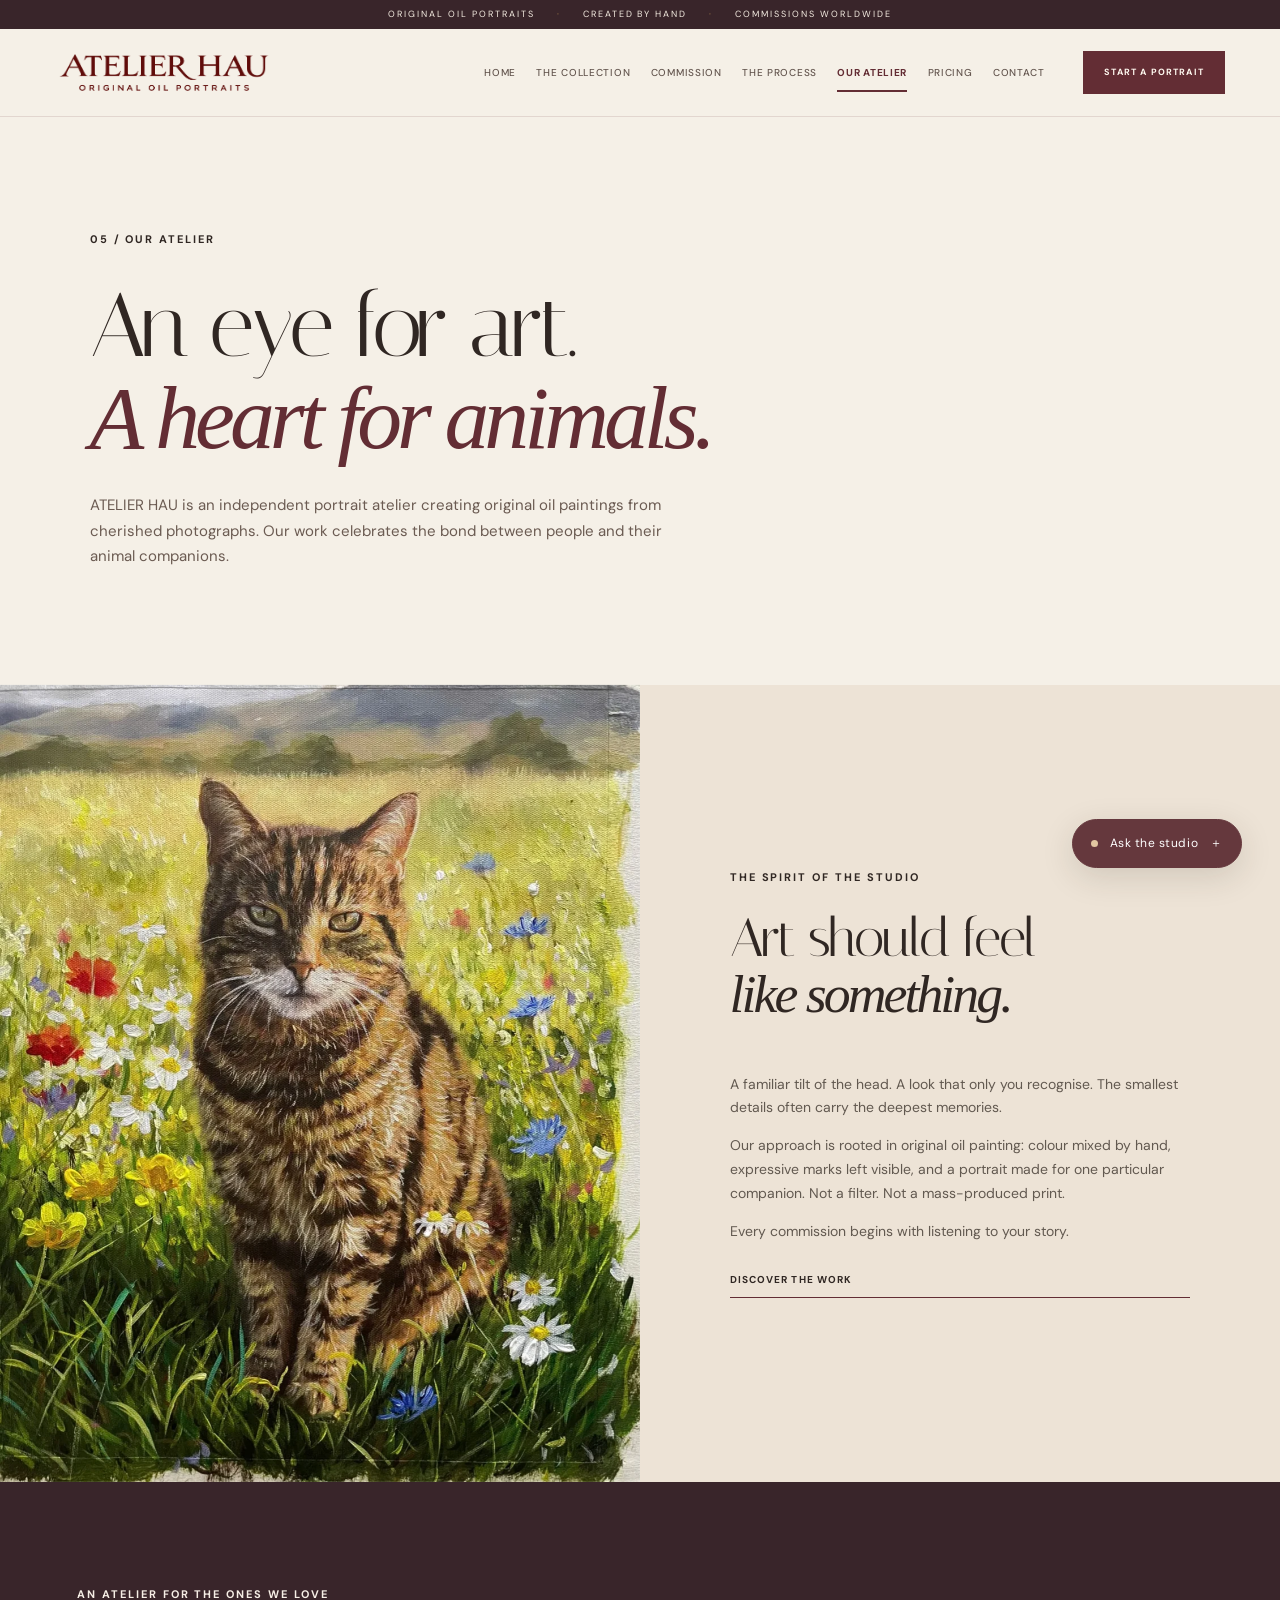
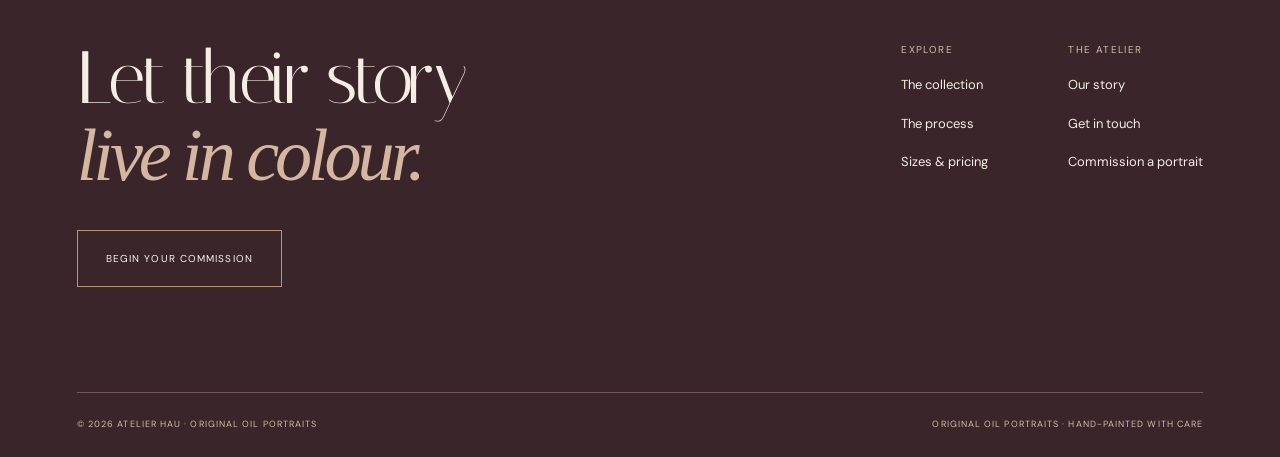
==== about.html @ 40f9a8b7 "Set canonical URL for about.html" ====
<!doctype html><html lang="en"><head><meta charset="utf-8"><meta name="viewport" content="width=device-width, initial-scale=1"><meta name="theme-color" content="#f2eee6"><meta name="description" content="Meet ATELIER HAU, an independent portrait atelier creating original oil paintings of pets from cherished photographs, with a focus on character and craftsmanship."><title>Our Atelier & Hand-Painted Oil Portraits | ATELIER HAU</title><link rel="preconnect" href="https://fonts.googleapis.com"><link rel="preconnect" href="https://fonts.gstatic.com" crossorigin><link href="https://fonts.googleapis.com/css2?family=DM+Sans:wght@400;500;600;700&family=Italiana&display=swap" rel="stylesheet"><link href="style.css" rel="stylesheet"><link rel="stylesheet" href="assets/studio-help.css"><link rel="canonical" href="https://atelierhau.com/about.html"></head><body><div class="announcement">ORIGINAL OIL PORTRAITS <span aria-hidden="true">·</span> CREATED BY HAND <span aria-hidden="true">·</span> COMMISSIONS WORLDWIDE</div><header class="site-header"><a class="logo" href="index.html" aria-label="ATELIER HAU home"><img src="assets/atelier-hau-header-logo.png?v=20261109b" alt="ATELIER HAU — Original Oil Portraits" style="width:180px;max-width:100%;height:auto;object-fit:contain"></a><button class="mobile-menu" aria-label="Open navigation" aria-expanded="false"></button><nav class="navigation"><a href="index.html" class="">Home</a><a href="gallery.html" class="">The collection</a><a href="commission.html" class="">Commission</a><a href="process.html" class="">The process</a><a href="about.html" class="current">Our atelier</a><a href="pricing.html" class="">Pricing</a><a href="contact.html" class="">Contact</a></nav><a href="commission.html" class="header-cta">START A PORTRAIT </a></header><main><section class="inner-intro"><span class="eyebrow">05 / OUR ATELIER</span><h1>An eye for art.<br><em>A heart for animals.</em></h1><p>ATELIER HAU is an independent portrait atelier creating original oil paintings from cherished photographs. Our work celebrates the bond between people and their animal companions.</p></section><section class="about-new"><div class="about-image"><img class="" src="art/tabby-cat-wildflower-meadow.webp" alt="Original tabby cat oil painting in a wildflower meadow" loading="lazy"></div><div class="about-copy"><span class="eyebrow">THE SPIRIT OF THE STUDIO</span><h2>Art should feel<br><em>like something.</em></h2><p>A familiar tilt of the head. A look that only you recognise. The smallest details often carry the deepest memories.</p><p>Our approach is rooted in original oil painting: colour mixed by hand, expressive marks left visible, and a portrait made for one particular companion. Not a filter. Not a mass-produced print.</p><p>Every commission begins with listening to your story.</p><a href="gallery.html" class="underline-link">DISCOVER THE WORK</a></div></section></main><footer class="footer"><div class="footer-top"><div><span class="eyebrow">AN ATELIER FOR THE ONES WE LOVE</span><h2>Let their story<br><em>live in colour.</em></h2><a href="commission.html" class="footer-button">BEGIN YOUR COMMISSION</a></div><div class="footer-links"><div><span>EXPLORE</span><a href="gallery.html">The collection</a><a href="process.html">The process</a><a href="pricing.html">Sizes & pricing</a></div><div><span>THE ATELIER</span><a href="about.html">Our story</a><a href="contact.html">Get in touch</a><a href="commission.html">Commission a portrait</a></div></div></div><div class="footer-bottom"><span>© 2026 ATELIER HAU · ORIGINAL OIL PORTRAITS</span><span>ORIGINAL OIL PORTRAITS · HAND-PAINTED WITH CARE</span></div></footer><div class="lightbox" role="dialog" aria-label="Artwork enlarged" aria-modal="true"><button class="lightbox-close" aria-label="Close">×</button><img alt="Enlarged artwork"></div><script src="site.js" defer></script><script src="assets/studio-help.js" defer></script></body></html>
---- style.css ----
:root{--paper:#f2eee6;--ink:#27231f;--wine:#633a3a;--cream:#f9f6f0;--muted:#80776e;--line:#d6cec2}*{box-sizing:border-box}html{scroll-behavior:smooth}body{margin:0;background:var(--paper);color:var(--ink);font-family:'DM Sans',Arial,sans-serif;-webkit-font-smoothing:antialiased}a{text-decoration:none;color:inherit}button,input,textarea,select{font:inherit}button{cursor:pointer}img{width:100%;display:block}h1,h2,h3,p{margin-top:0}h1,h2,h3{font-family:'Italiana',Georgia,serif;font-weight:400;letter-spacing:-.045em}em{font-family:Georgia,serif;font-weight:400;letter-spacing:-.055em}p{line-height:1.8}.eyebrow{font-size:10px;letter-spacing:.23em;font-weight:700}.announcement{height:29px;background:#302b27;color:#e8dfd5;text-align:center;font-size:9px;letter-spacing:.22em;display:flex;align-items:center;justify-content:center;gap:22px}.announcement span{color:#d2ae87}.site-header{height:100px;padding:0 4.2%;display:flex;align-items:center;gap:34px;border-bottom:1px solid var(--line);background:var(--paper);position:sticky;top:0;z-index:50}.logo{width:156px;flex-shrink:0;display:flex;flex-direction:column;line-height:.78;font-family:Georgia,serif;color:var(--wine)}.logo-top{font-size:19px;letter-spacing:.22em}.logo-bottom{font-size:39px;letter-spacing:.11em;margin-top:7px}.logo-bottom i{font-style:normal;font-size:14px;color:#b99b70;vertical-align:top;letter-spacing:0}.navigation{display:flex;align-items:center;gap:clamp(12px,1.7vw,28px);margin-left:auto}.navigation a{font-size:10px;text-transform:uppercase;letter-spacing:.1em;white-space:nowrap;color:#5d5750}.navigation a.current{color:var(--wine);border-bottom:1px solid var(--wine);padding-bottom:5px}.header-cta{border:1px solid var(--ink);padding:15px 17px;font-size:10px;letter-spacing:.1em;white-space:nowrap}.header-cta span{padding-left:13px}.mobile-menu{display:none}.hero-new{display:grid;grid-template-columns:52% 48%;min-height:calc(100svh - 129px);max-height:920px}.hero-art{position:relative;min-height:640px;overflow:hidden;background:#b5a390}.hero-art img{height:100%;object-fit:cover;object-position:center}.hero-art-credit{position:absolute;bottom:25px;left:28px;color:#fff;font-size:9px;letter-spacing:.2em;text-shadow:0 1px 7px #000}.hero-editorial{background:#e9e1d5;padding:45px clamp(35px,5vw,90px) 30px;display:flex;flex-direction:column;justify-content:space-between}.hero-top,.hero-bottom{display:flex;justify-content:space-between;align-items:center;gap:12px}.hero-index,.hero-bottom{font-size:9px;letter-spacing:.13em;color:#777066}.hero-title h1{font-size:clamp(75px,7.7vw,148px);line-height:.91;margin-bottom:35px}.hero-title h1 em{color:var(--wine);font-size:.87em}.hero-title p{max-width:370px;color:#5c544d;font-size:14px;margin-bottom:37px}.round-link{display:flex;align-items:center;gap:23px;font-size:10px;letter-spacing:.14em;font-weight:700}.round-link b{display:flex;align-items:center;justify-content:center;width:58px;height:58px;border:1px solid #6f5b51;border-radius:50%;font-size:19px;font-weight:400;transition:.25s}.round-link:hover b{background:var(--wine);color:#fff}.manifesto{text-align:center;padding:155px 20px 135px;max-width:1060px;margin:auto}.manifesto p{font-family:'Italiana',Georgia,serif;font-size:clamp(45px,5.5vw,82px);line-height:1.17;margin:30px 0}.manifesto em{color:var(--wine)}.tiny-star{font-size:30px;color:#b39c7a}.editorial-gallery{padding:20px 5% 150px}.section-line{border-top:1px solid #bdb3a7;padding-top:18px;display:flex;justify-content:space-between;gap:20px;font-size:10px;letter-spacing:.14em;font-weight:700}.editorial-pair{display:grid;grid-template-columns:55% 37%;justify-content:space-between;align-items:start;margin-top:50px}.pair-a img{height:650px;object-fit:cover}.pair-b{padding-top:160px}.pair-b img{height:510px;object-fit:cover}.art-meta{display:flex;justify-content:space-between;gap:15px;padding:15px 0;font-size:10px;letter-spacing:.1em}.art-meta span:last-child{color:var(--muted)}.quote-block{background:#d6c7b6;padding:120px 8%;display:grid;grid-template-columns:30% 70%}.quote-block h2{font-size:clamp(65px,7vw,118px);line-height:.98;margin-bottom:30px}.quote-block h2 em{color:var(--wine)}.quote-block p{max-width:520px;font-size:14px}.underline-link{display:inline-block;border-bottom:1px solid var(--ink);padding:15px 0 9px;font-size:10px;letter-spacing:.15em;font-weight:700}.image-story{position:relative;min-height:750px;background:#312e2b}.image-story>img{position:absolute;inset:0;width:100%;height:100%;object-fit:cover;object-position:center 40%;filter:brightness(.6)}.image-story-copy{position:relative;z-index:1;color:#fff;padding:150px 10%;max-width:680px}.image-story h2{font-size:clamp(70px,8vw,125px);line-height:.95;margin:32px 0}.image-story p{max-width:430px}.pill-light{display:inline-block;background:var(--cream);color:var(--ink);padding:19px 26px;font-size:10px;letter-spacing:.14em;margin-top:25px}.steps-preview{padding:130px 6%}.steps-row{display:grid;grid-template-columns:repeat(3,1fr);gap:70px;margin:75px 0 40px}.steps-row>div{border-top:1px solid var(--line);padding-top:20px}.steps-row span{font-size:11px;color:var(--wine)}.steps-row h3{font-size:65px;margin:24px 0 12px}.steps-row p{font-size:13px;color:#70665b}.footer{background:#2b2825;color:#eee9e0;padding:100px 6% 25px}.footer-top{display:flex;justify-content:space-between;gap:50px}.footer h2{font-size:clamp(65px,7vw,115px);line-height:.95;margin:35px 0}.footer h2 em{color:#c9a99b}.footer-button{display:inline-block;border:1px solid #b8a69b;padding:20px 28px;font-size:10px;letter-spacing:.13em}.footer-links{display:flex;gap:80px;padding-top:60px}.footer-links>div{display:flex;flex-direction:column;gap:18px}.footer-links span{font-size:10px;color:#b5a49a;letter-spacing:.14em}.footer-links a{font-size:13px}.footer-bottom{border-top:1px solid #544c46;margin-top:105px;padding-top:25px;display:flex;justify-content:space-between;gap:25px;font-size:9px;letter-spacing:.12em;color:#b6aaa0}.inner-intro{padding:110px 7% 100px;min-height:480px}.inner-intro h1{font-size:clamp(75px,9vw,150px);line-height:.93;margin:30px 0}.inner-intro h1 em{color:var(--wine)}.inner-intro p{max-width:580px;font-size:15px;color:#6e655b}.gallery-wrap{padding:0 5% 120px}.filter-row{border-top:1px solid var(--line);display:flex;align-items:center;justify-content:space-between;gap:25px;padding:22px 0 45px}.filter-row>span{font-size:10px;letter-spacing:.15em}.filters{display:flex;gap:10px;flex-wrap:wrap}.filters button{background:none;border:1px solid var(--line);border-radius:30px;padding:10px 18px;font-size:11px}.filters button.active{background:var(--ink);color:#fff}.masonry{columns:3;column-gap:26px}.gallery-item{break-inside:avoid;margin-bottom:50px}.gallery-item:nth-child(3n+2){padding-top:85px}.gallery-item:nth-child(4n){padding-top:30px}.gallery-image{display:block;width:100%;padding:0;border:0;background:#ded6ca;overflow:hidden}.gallery-image img{transition:transform .5s}.gallery-image:hover img{transform:scale(1.04)}.gallery-item[hidden]{display:none}.gallery-end{text-align:center;margin:65px 0 0;font-size:10px;letter-spacing:.14em}.lightbox{position:fixed;inset:0;background:rgba(20,17,16,.94);z-index:99;display:none;align-items:center;justify-content:center;padding:45px}.lightbox.open{display:flex}.lightbox img{max-height:90vh;max-width:95vw;width:auto;object-fit:contain}.lightbox-close{position:absolute;right:30px;top:18px;border:0;background:transparent;color:white;font-size:45px}.commission-new,.pricing-new,.process-new,.about-new,.contact-new{display:grid;grid-template-columns:1fr 1fr;min-height:700px}.commission-photo,.process-image,.about-image,.contact-new>div:first-child,.pricing-new>div:first-child{background:#ddd0bd;position:relative}.commission-photo img,.process-image img,.about-image img,.contact-new>div:first-child img,.pricing-new>div:first-child img{height:100%;max-height:900px;object-fit:cover}.commission-photo>p{position:absolute;bottom:20px;left:30px;color:white;text-shadow:0 1px 4px #000;font-size:10px;letter-spacing:.13em}.commission-panel,.pricing-copy,.about-copy,.contact-panel{padding:90px clamp(35px,7vw,120px);background:#e9e0d3}.commission-panel h2,.pricing-copy h2,.about-copy h2,.contact-panel h2{font-size:clamp(55px,5vw,85px);line-height:1.05;margin:24px 0 50px}.commission-panel label,.contact-panel label{display:block;font-size:10px;letter-spacing:.12em;font-weight:700;margin:24px 0}.commission-panel select,.contact-panel input,.contact-panel textarea{display:block;width:100%;border:0;border-bottom:1px solid #a89b8d;background:transparent;padding:15px 0;margin-top:10px;color:var(--ink);outline-offset:5px;font-size:15px;letter-spacing:0}.contact-panel textarea{min-height:135px;resize:vertical}.commission-panel .checkbox-label{font-size:12px;letter-spacing:0;font-weight:400}.checkbox-label input{accent-color:var(--wine)}.estimate{border-top:1px solid #b8ab9d;border-bottom:1px solid #b8ab9d;padding:25px 0;margin:35px 0;display:flex;flex-direction:column;gap:10px}.estimate>span{font-size:10px;letter-spacing:.15em}.estimate strong{font-family:'Italiana',Georgia,serif;font-size:65px;font-weight:400}.estimate small{color:#71675d;font-size:11px;line-height:1.7}.action-main{display:flex;justify-content:space-between;align-items:center;width:100%;background:var(--wine);color:#fff;padding:23px 27px;border:0;font-size:11px;letter-spacing:.12em;text-align:left}.demo-notice{font-size:10px;letter-spacing:.08em;color:#75695f;margin:20px 0}.pricing-copy table{width:100%;border-collapse:collapse;margin:35px 0}.pricing-copy th,.pricing-copy td{text-align:left;border-bottom:1px solid #c4b8aa;padding:20px 8px;font-size:13px}.pricing-copy th{font-size:10px;letter-spacing:.13em}.pricing-copy p,.about-copy p{font-size:14px;color:#625950}.caption{font-size:10px;letter-spacing:.12em;padding:18px}.process-list{padding:50px 8%;background:#e7dfd3}.process-list>div{padding:45px 0;border-bottom:1px solid #bfb3a5}.process-list span{font-size:10px;letter-spacing:.13em}.process-list h2{font-size:clamp(50px,5vw,80px);margin:20px 0}.process-list p{font-size:14px;max-width:460px;color:#655c53}.about-copy{display:flex;flex-direction:column;justify-content:center}.contact-panel form{max-width:520px}
@media(max-width:1150px){.site-header{gap:18px}.navigation{gap:12px}.navigation a{font-size:9px}.header-cta{display:none}.hero-title h1{font-size:clamp(70px,8vw,120px)}}
@media(max-width:800px){.announcement{font-size:8px;gap:10px;letter-spacing:.07em}.site-header{height:80px;padding:0 20px}.mobile-menu{display:block;margin-left:auto;background:none;border:0;font-size:25px}.navigation{display:none;position:absolute;top:80px;left:0;right:0;background:var(--paper);padding:15px 25px 30px;flex-direction:column;align-items:stretch;gap:0;box-shadow:0 14px 20px #0002}.navigation.open{display:flex}.navigation a{padding:14px 0;font-size:12px}.hero-new{display:flex;flex-direction:column;max-height:none}.hero-art{min-height:440px;height:52vh}.hero-editorial{min-height:580px;padding:40px 28px}.hero-title h1{font-size:clamp(76px,12vw,110px)}.manifesto{padding:95px 25px}.editorial-pair{grid-template-columns:1fr 1fr;gap:22px}.pair-a img{height:400px}.pair-b{padding-top:100px}.pair-b img{height:310px}.quote-block{grid-template-columns:1fr;gap:40px;padding:85px 6%}.image-story{min-height:640px}.image-story-copy{padding:115px 8%}.steps-row{gap:25px}.steps-row h3{font-size:48px}.footer-top{flex-direction:column}.footer-links{padding-top:20px}.inner-intro{padding:80px 6%}.masonry{columns:2}.commission-new,.pricing-new,.process-new,.about-new,.contact-new{grid-template-columns:1fr}.commission-photo,.process-image,.about-image,.contact-new>div:first-child,.pricing-new>div:first-child{height:520px}.commission-panel,.pricing-copy,.about-copy,.contact-panel{padding:70px 8%}.filter-row{flex-direction:column;align-items:flex-start}}
@media(max-width:520px){.hero-art{height:400px;min-height:400px}.hero-editorial{min-height:530px}.hero-title h1{font-size:clamp(67px,16vw,90px)}.hero-title p{font-size:13px}.hero-index{display:none}.manifesto p{font-size:46px}.editorial-gallery{padding:0 6% 85px}.editorial-pair{display:block}.pair-a img{height:auto}.pair-b{display:block;padding:35px 0 0 16%}.pair-b img{height:auto}.art-meta{font-size:8px}.quote-block h2{font-size:62px}.image-story h2{font-size:72px}.steps-preview{padding:85px 6%}.steps-row{grid-template-columns:1fr;gap:35px;margin:45px 0}.steps-row h3{margin:10px 0}.footer{padding:80px 7% 25px}.footer h2{font-size:68px}.footer-links{gap:40px}.footer-bottom{flex-direction:column;margin-top:75px}.inner-intro{min-height:390px}.inner-intro h1{font-size:70px}.masonry{columns:1}.gallery-item:nth-child(n){padding-top:0}.gallery-item{margin-bottom:35px}.gallery-wrap{padding:0 6% 75px}.commission-photo,.process-image,.about-image,.contact-new>div:first-child,.pricing-new>div:first-child{height:400px}.commission-panel,.pricing-copy,.about-copy,.contact-panel{padding:55px 7%}}

/* V2 QA: order flow and responsive overflow */
[hidden]{display:none!important}html,body{max-width:100%;overflow-x:clip}.site-header{min-width:0}.navigation{min-width:0}.hero-new>*{min-width:0}.hero-title h1,.inner-intro h1,.footer h2{overflow-wrap:normal}.order-stage{background:#f8f4ed;padding:100px 6%;scroll-margin-top:110px}.order-stage-inner{max-width:1100px;margin:auto}.order-stage-heading{max-width:650px}.order-stage-heading h2{font-size:clamp(50px,6vw,90px);line-height:1.05;margin:22px 0}.order-stage-heading p{font-size:14px;color:#675c51}.order-form{display:grid;grid-template-columns:310px minmax(0,1fr);gap:35px 65px;margin-top:55px}.order-summary{padding:28px;border:1px solid #c8baaa;display:flex;flex-direction:column;gap:20px;align-self:start}.order-summary>span{font-size:10px;letter-spacing:.15em}.order-summary strong{font-size:16px;font-weight:500}.order-summary strong:nth-of-type(2){font-family:Italiana,Georgia,serif;font-size:48px;font-weight:400}.text-button{border:0;border-bottom:1px solid var(--ink);background:none;align-self:flex-start;padding:8px 0;font-size:12px}.order-fields{display:grid;grid-template-columns:1fr 1fr;gap:20px}.order-fields label{display:flex;flex-direction:column;gap:10px;font-size:11px;font-weight:600;letter-spacing:.06em}.order-fields label.full{grid-column:1/-1}.order-fields input,.order-fields textarea{min-width:0;width:100%;border:1px solid #c9bbaa;background:#fffdf9;padding:15px;color:var(--ink);font-size:14px;letter-spacing:0}.order-fields input[type=file]{font-size:12px}.order-fields small{font-size:10px;color:#6b6056;font-weight:400}.order-form>.action-main,.order-form>.demo-notice{grid-column:2}.review-panel{max-width:760px;margin:50px auto 0;background:#e9e0d3;padding:45px}.review-panel h3{font-size:46px}.review-panel p{overflow-wrap:anywhere}.action-main{cursor:pointer}.gallery-image{cursor:zoom-in}.lightbox-close{cursor:pointer}.hero-title h1{overflow-wrap:break-word}@media(max-width:1150px){.site-header{gap:12px}.navigation{gap:9px}.navigation a{font-size:8px;letter-spacing:.06em}}@media(max-width:800px){.order-stage{padding:70px 7%}.order-form{grid-template-columns:1fr;gap:25px}.order-form>.action-main,.order-form>.demo-notice{grid-column:1}.order-summary{max-width:none}.hero-title h1{font-size:clamp(58px,11vw,100px)}}@media(max-width:520px){.order-fields{grid-template-columns:1fr}.order-fields label.full{grid-column:1}.order-stage-heading h2{font-size:50px}.inner-intro h1{font-size:clamp(48px,13vw,70px)}.footer h2{font-size:clamp(48px,12vw,68px)}.hero-title h1{font-size:clamp(58px,15vw,82px)}.announcement{padding:0 8px;font-size:7px;gap:7px}.commission-panel h2,.pricing-copy h2,.about-copy h2,.contact-panel h2{font-size:clamp(45px,11vw,65px)}}


/* 2026-11-07: Correct V2 hero overlap. Contain artwork in its own grid cell. */
@media (min-width:801px){
 .hero-new{height:clamp(690px,calc(100svh - 129px),920px);min-height:0;max-height:none;align-items:stretch;overflow:hidden}
 .hero-art{height:100%;min-height:0;min-width:0;overflow:hidden;isolation:isolate}
 .hero-art>img{position:absolute;inset:0;width:100%;height:100%;object-fit:cover;object-position:center center}
 .hero-editorial{min-height:0;min-width:0;overflow:hidden;gap:22px}
 .hero-title{min-width:0}
 .hero-title h1{font-size:clamp(66px,6.6vw,114px);line-height:.96;overflow-wrap:normal}
 .hero-title p{margin-bottom:22px}
}
@media (min-width:801px) and (max-height:800px){
 .hero-new{height:clamp(620px,calc(100svh - 129px),760px)}
 .hero-editorial{padding-top:28px;padding-bottom:24px}
 .hero-title h1{font-size:clamp(60px,6vw,99px);margin-bottom:22px}
 .hero-title p{font-size:13px;line-height:1.6;margin-bottom:18px}
 .round-link b{width:48px;height:48px}
}
@media (max-width:800px){
 .hero-new{height:auto;max-height:none;min-height:0;overflow:visible}
 .hero-art{height:clamp(380px,110vw,650px);min-height:0;overflow:hidden}
 .hero-art>img{width:100%;height:100%;object-fit:cover}
 .hero-editorial{height:auto;min-height:490px;overflow:visible}
 .hero-title h1{overflow-wrap:normal}
}
@media (max-width:520px){
 .hero-art{height:clamp(330px,105vw,520px)}
 .hero-editorial{min-height:480px}
 .hero-title h1{font-size:clamp(51px,12vw,72px)}
}


/* Commission V2: independent editorial layout, preserves original pricing JS and checkout form */
.v2-commission{background:#f2eee6}
.v2-commission .commission-intro-v2{display:grid;grid-template-columns:49% 51%;min-height:620px;background:#e9e0d4}
.v2-commission .commission-intro-text{display:flex;flex-direction:column;align-items:flex-start;justify-content:center;padding:clamp(45px,7vw,120px);min-width:0}
.v2-commission .commission-intro-text h1{font-size:clamp(66px,7.5vw,130px);line-height:.94;margin:34px 0;letter-spacing:-.055em}
.v2-commission .commission-intro-text h1 em,.v2-commission .commission-builder-heading h2 em{color:#633a3a}
.v2-commission .commission-intro-text p{max-width:410px;color:#685e55;font-size:14px;line-height:1.85}
.v2-commission .commission-scroll-link{font-size:10px;letter-spacing:.17em;border-bottom:1px solid #633a3a;padding-bottom:12px;margin-top:25px;display:flex;gap:35px;align-items:center}
.v2-commission .commission-intro-image{position:relative;min-height:620px;overflow:hidden}
.v2-commission .commission-intro-image img{position:absolute;inset:0;height:100%;width:100%;object-fit:cover}
.v2-commission .commission-intro-image>span{position:absolute;bottom:28px;left:35px;color:white;font-size:10px;letter-spacing:.17em;text-shadow:0 1px 6px #222}
.v2-commission .commission-builder-v2{padding:clamp(75px,9vw,145px) 6% 125px;scroll-margin-top:110px}
.v2-commission .commission-builder-heading{text-align:center;max-width:730px;margin:0 auto 75px}
.v2-commission .commission-builder-heading h2{font-size:clamp(60px,7vw,112px);line-height:1;margin:25px 0}
.v2-commission .commission-builder-heading p{font-size:14px;color:#6e635a}
.v2-commission .commission-builder-layout{display:grid;grid-template-columns:minmax(0,46%) minmax(0,54%);gap:clamp(30px,5vw,90px);max-width:1360px;margin:auto;align-items:start}
.v2-commission .commission-art-panel{min-width:0}
.v2-commission .commission-art-panel>img{height:clamp(420px,47vw,700px);width:100%;object-fit:cover;background:#d3c9bc}
.v2-commission .commission-art-caption{display:flex;justify-content:space-between;gap:12px;padding:17px 0;font-size:9px;letter-spacing:.13em}
.v2-commission .commission-note{border-top:1px solid #cfc5b8;margin-top:42px;padding-top:30px}
.v2-commission .commission-note p{font-family:'Italiana',Georgia,serif;font-size:clamp(30px,3vw,46px);line-height:1.2;max-width:450px;margin:18px 0}
.v2-commission .commission-config-panel{min-width:0;background:#e9e0d4;padding:clamp(32px,4.5vw,70px)}
.v2-commission .commission-config-panel h3{font-size:clamp(45px,5vw,76px);margin:24px 0 15px;line-height:1}
.v2-commission .commission-config-lede{font-size:13px;color:#685f55;line-height:1.8;margin-bottom:30px}
.v2-commission .form-fields{display:grid;grid-template-columns:1fr 1fr;gap:22px}
.v2-commission .field{margin-bottom:24px;min-width:0}
.v2-commission .field label{display:block;font-size:10px;letter-spacing:.13em;font-weight:700;text-transform:uppercase;margin-bottom:10px}
.v2-commission .field select{width:100%;min-width:0;background:#f7f2ea;border:1px solid #c6b9a9;padding:16px 12px;color:#302923;font-size:13px;border-radius:0;min-height:55px}
.v2-commission .tick{display:flex;align-items:center;gap:12px;font-size:12px;line-height:1.6;padding:6px 0 18px}
.v2-commission .tick input{accent-color:#633a3a;width:17px;height:17px;flex-shrink:0}
.v2-commission .price-display{background:#f6f0e7;border-top:1px solid #bba99b;border-bottom:1px solid #bba99b;padding:26px;margin:20px 0 24px}
.v2-commission .price-display .eyebrow{font-size:10px}
.v2-commission .price-value{font-family:'Italiana',Georgia,serif;font-size:clamp(52px,6vw,86px);line-height:1.1;margin:14px 0;color:#633a3a}
.v2-commission .price-display .small{font-size:11px;color:#71655b;line-height:1.7}
.v2-commission .commission-proceed{display:flex;justify-content:space-between;align-items:center;width:100%;background:#633a3a;color:#fff;border:0;padding:21px 24px;min-height:64px;letter-spacing:.14em;font-size:11px;font-weight:700;cursor:pointer}
.v2-commission .commission-proceed:hover{background:#4e2c2e}
.v2-commission .commission-checkout-note{font-size:11px;line-height:1.8;color:#70645a;margin-top:18px}
.v2-commission .commission-reassurance{display:grid;grid-template-columns:repeat(3,1fr);gap:35px;padding:65px 6% 115px;background:#e6ded2}
.v2-commission .commission-reassurance>div{border-top:1px solid #bcae9f;padding-top:25px}
.v2-commission .commission-reassurance span{font-size:11px;color:#633a3a}
.v2-commission .commission-reassurance h3{font-size:48px;margin:25px 0 10px}
.v2-commission .commission-reassurance p{font-size:13px;color:#6e6259;max-width:300px}
@media(max-width:950px){.v2-commission .commission-intro-v2{grid-template-columns:1fr 1fr}.v2-commission .commission-intro-text{padding:40px}.v2-commission .commission-intro-text h1{font-size:clamp(57px,7vw,80px)}.v2-commission .commission-builder-layout{gap:24px}.v2-commission .commission-config-panel{padding:30px}.v2-commission .form-fields{grid-template-columns:1fr;gap:0}}
@media(max-width:800px){.v2-commission .commission-intro-v2{grid-template-columns:1fr}.v2-commission .commission-intro-text{padding:70px 7%;min-height:470px}.v2-commission .commission-intro-text h1{font-size:clamp(65px,12vw,100px)}.v2-commission .commission-intro-image{min-height:0;height:clamp(360px,90vw,600px)}.v2-commission .commission-builder-v2{padding:75px 6%}.v2-commission .commission-builder-heading{margin-bottom:45px}.v2-commission .commission-builder-layout{grid-template-columns:1fr;gap:45px}.v2-commission .commission-art-panel>img{height:clamp(350px,85vw,550px)}.v2-commission .commission-note{margin-top:20px}.v2-commission .commission-reassurance{grid-template-columns:1fr;gap:25px;padding:65px 7%}}
@media(max-width:520px){.v2-commission .commission-intro-text h1{font-size:clamp(57px,14vw,78px)}.v2-commission .commission-builder-heading h2{font-size:clamp(53px,12vw,72px)}.v2-commission .commission-config-panel h3{font-size:55px}.v2-commission .commission-art-caption{display:block;line-height:2}.v2-commission .price-display{padding:22px 18px}.v2-commission .commission-config-panel{padding:28px 20px}.v2-commission .commission-builder-v2{padding-left:4%;padding-right:4%}}


/* Homepage selected works: aligned art-gallery diptych, no cropped animal faces */
.editorial-gallery .editorial-pair{
  display:grid;
  grid-template-columns:minmax(0,1fr) minmax(0,1fr);
  gap:clamp(24px,4vw,68px);
  align-items:end;
  justify-content:initial;
  margin-top:48px;
}
.editorial-gallery .editorial-pair .pair-a,
.editorial-gallery .editorial-pair .pair-b{
  display:block;
  min-width:0;
  padding:0;
  align-self:end;
}
.editorial-gallery .editorial-pair .pair-a img,
.editorial-gallery .editorial-pair .pair-b img{
  display:block;
  width:100%;
  height:clamp(350px,38vw,570px);
  object-fit:contain;
  object-position:center bottom;
  background:#e7ded2;
}
.editorial-gallery .editorial-pair .art-meta{
  min-height:43px;
  align-items:start;
  line-height:1.5;
}
@media(max-width:800px){
 .editorial-gallery .editorial-pair{gap:20px}
 .editorial-gallery .editorial-pair .pair-a img,
 .editorial-gallery .editorial-pair .pair-b img{height:clamp(230px,44vw,380px)}
}
@media(max-width:520px){
 .editorial-gallery .editorial-pair{grid-template-columns:1fr;gap:35px}
 .editorial-gallery .editorial-pair .pair-a img,
 .editorial-gallery .editorial-pair .pair-b img{height:auto;max-height:520px;aspect-ratio:4/3;object-fit:contain}
}


/* Full-bleed selected works: crop canvas edges, keep pets' faces in frame */
.editorial-gallery .editorial-pair .pair-a,
.editorial-gallery .editorial-pair .pair-b{overflow:visible}
.editorial-gallery .editorial-pair .pair-a img,
.editorial-gallery .editorial-pair .pair-b img{
  width:100%;height:clamp(350px,38vw,570px);
  object-fit:cover;
  background:#e7ded2;
}
.editorial-gallery .editorial-pair .pair-a img{object-position:50% 42%}
.editorial-gallery .editorial-pair .pair-b img{object-position:50% 32%}
@media(max-width:800px){
 .editorial-gallery .editorial-pair .pair-a img,
 .editorial-gallery .editorial-pair .pair-b img{height:clamp(230px,44vw,380px)}
}
@media(max-width:520px){
 .editorial-gallery .editorial-pair .pair-a img,
 .editorial-gallery .editorial-pair .pair-b img{height:auto;aspect-ratio:4/3;max-height:none;object-fit:cover}
}


/* Selected Works: move the two-dog artwork down inside the frame to reveal both bodies. */
.editorial-gallery .editorial-pair .pair-b img{object-position:center 100%}


/* Selected Works — approved artwork focal points, desktop and mobile.
   Crown stays fully visible; both Pomeranian faces remain visible. */
.editorial-gallery .editorial-pair .pair-a img{object-position:50% 0%}
.editorial-gallery .editorial-pair .pair-b img{object-position:50% 38%}
@media(max-width:520px){
 .editorial-gallery .editorial-pair .pair-a img{object-position:50% 0%}
 .editorial-gallery .editorial-pair .pair-b img{object-position:50% 38%}
}

/* ATELIER HAU — restrained icon system; vector-only, no emoji glyphs. */
.site-header .header-cta span{display:none}
.site-header .mobile-menu{color:var(--wine);font-family:Arial,sans-serif;font-size:0;width:44px;height:44px;display:none;align-items:center;justify-content:center;padding:0;border:1px solid transparent;border-radius:0}
.site-header .mobile-menu::before{content:"";display:block;width:20px;height:14px;border-top:2px solid currentColor;border-bottom:2px solid currentColor;background:linear-gradient(currentColor,currentColor) center/100% 2px no-repeat}
.site-header .mobile-menu[aria-expanded="true"]::before{width:19px;height:19px;border:0;background:linear-gradient(45deg,transparent 46%,currentColor 47%,currentColor 53%,transparent 54%),linear-gradient(-45deg,transparent 46%,currentColor 47%,currentColor 53%,transparent 54%)}
.round-link b{font-size:0;position:relative;flex:none;width:48px;height:48px;border-color:var(--wine)}
.round-link b::before,.round-link b::after{content:"";position:absolute;display:block}
.round-link b::before{width:15px;height:1px;background:currentColor;transform:rotate(-45deg);top:23px;left:17px}
.round-link b::after{width:8px;height:8px;border-top:1px solid currentColor;border-right:1px solid currentColor;top:15px;left:24px}
.round-link{gap:18px;line-height:1.5}
.tiny-star{width:32px;height:32px;margin:35px auto 0;font-size:0;position:relative;color:#a58c6c}
.tiny-star::before,.tiny-star::after{content:"";position:absolute;top:50%;left:50%;width:24px;height:1px;background:currentColor;transform:translate(-50%,-50%)}
.tiny-star::after{transform:translate(-50%,-50%) rotate(90deg)}
.header-cta,.section-line a,.underline-link,.pill-light,.footer-button,.action-main,.commission-proceed{letter-spacing:.11em}
@media(max-width:800px){.site-header .mobile-menu{display:flex;flex-shrink:0}.site-header .mobile-menu:focus-visible{outline:2px solid var(--wine);outline-offset:3px}.round-link b{width:42px;height:42px}.round-link b::before{top:20px;left:14px}.round-link b::after{top:12px;left:21px}.manifesto .tiny-star{margin-top:28px}}
@media(max-width:520px){.round-link{font-size:9px;gap:14px;justify-content:flex-start}.round-link b{width:40px;height:40px}.round-link b::before{top:19px;left:13px}.round-link b::after{top:11px;left:20px}.manifesto .tiny-star{width:26px;height:26px}.manifesto .tiny-star::before,.manifesto .tiny-star::after{width:20px}}

/* Brand palette refinement — inspired by approved burgundy/gold ATELIER HAU logo.
   Ivory is the primary canvas; burgundy is the signature, not a wall of red. */
:root{
 --paper:#F5F0E7;
 --cream:#FAF7F0;
 --ink:#302723;
 --wine:#632D34;
 --muted:#74675E;
 --line:#D8C9B8;
 --brand-gold:#B08B51;
 --brand-burgundy:#632D34;
 --brand-dark:#39252A;
}
body,.site-header{background:var(--paper)}
.site-header{border-bottom-color:#DDD1C3}
.navigation a{color:#55453F}
.navigation a.current,.navigation a:hover{color:var(--wine)}
.header-cta{border-color:var(--wine);color:var(--wine)}
.header-cta:hover{background:var(--wine);color:#FFF9F0}
.announcement{background:var(--brand-dark);color:#F5EDE2}
.announcement span{color:var(--brand-gold)}
.hero-editorial,.commission-panel,.pricing-copy,.about-copy,.contact-panel{background:#EDE3D6}
.hero-title h1 em,.manifesto em,.inner-intro h1 em,.quote-block h2 em{color:var(--wine)}
.hero-title p,.hero-bottom,.hero-index,.inner-intro p{color:#6B5B52}
.round-link b{border-color:var(--wine);color:var(--wine)}
.round-link:hover b{background:var(--wine);color:#FFF}
.tiny-star{color:var(--brand-gold)}
.quote-block{background:#DED0BF}
.section-line,.steps-row>div{border-color:#CDBBA9}
.underline-link{border-bottom-color:var(--wine)}
.pill-light{background:var(--cream);color:var(--wine)}
.pill-light:hover{background:var(--wine);color:#fff}
.action-main,.v2-commission .commission-proceed{background:var(--wine);color:#FFF}
.action-main:hover,.v2-commission .commission-proceed:hover{background:#4A2027}
.v2-commission .commission-intro-text,.v2-commission .commission-config-panel{background:#EDE3D6}
.v2-commission .price-display{background:#F8F2E8}
.v2-commission .commission-reassurance{background:#E8DCCF}
.footer{background:var(--brand-dark);color:#F6EEE5}
.footer h2 em{color:#D4B6A1}
.footer-button{border-color:#B99674;color:#FFF5EA}
.footer-button:hover{background:#F5F0E7;color:var(--brand-dark)}
.footer-links span,.footer-bottom{color:#D3BDA9}
.footer-bottom{border-top-color:#70575B}
.footer-links a:hover{color:#E3C398}
@media(max-width:800px){
 .navigation{background:var(--paper)}
 .site-header .mobile-menu{color:var(--wine)}
}

/* Editorial Navigation v3 — accessible, responsive, art-first */
.site-header{height:88px;padding-inline:clamp(22px,4.3vw,78px);gap:clamp(22px,3vw,48px);background:rgba(245,240,231,.97);border-bottom:1px solid rgba(99,45,52,.13);transition:height .28s ease,box-shadow .28s ease,background .28s ease}
.site-header.is-scrolled{height:74px;box-shadow:0 9px 30px rgba(57,37,42,.07);background:rgba(250,247,240,.985)}
.site-header .logo{width:clamp(205px,17vw,235px);flex:none}
.site-header .logo img{width:100%!important;height:auto;max-width:100%;object-fit:contain}
.site-header .navigation{gap:clamp(14px,1.9vw,32px);justify-content:center}
.site-header .navigation a{position:relative;display:inline-flex;align-items:center;min-height:44px;padding:5px 0;border:0!important;font-size:10px;font-weight:600;letter-spacing:.115em;color:#655750;transition:color .2s ease}
.site-header .navigation a::after{content:"";position:absolute;left:0;right:100%;bottom:5px;height:1px;background:var(--wine);transition:right .25s ease}
.site-header .navigation a.current{color:var(--wine)}
.site-header .navigation a.current::after,.site-header .navigation a:hover::after,.site-header .navigation a:focus-visible::after{right:0}
.site-header .header-cta{display:inline-flex;align-items:center;justify-content:center;flex:none;min-height:43px;padding:13px 20px;background:var(--wine);color:#FFF9F0;border:1px solid var(--wine);font-weight:700;font-size:9px;letter-spacing:.13em;transition:background .2s ease,transform .2s ease}
.site-header .header-cta:hover{background:#4A2027;color:#fff;transform:translateY(-1px)}
.site-header a:focus-visible,.site-header button:focus-visible{outline:2px solid var(--brand-gold);outline-offset:4px}
@media(max-width:1200px) and (min-width:901px){.site-header{gap:20px;padding-inline:28px}.site-header .navigation{gap:15px}.site-header .navigation a{font-size:9px;letter-spacing:.055em}.site-header .header-cta{padding:12px 14px;font-size:8px}}
@media(max-width:900px){
 .site-header,.site-header.is-scrolled{height:76px;padding:0 6%;box-shadow:none}
 .site-header .logo{width:clamp(160px,42vw,200px)}
 .site-header .header-cta{display:none}
 .site-header .mobile-menu{display:flex;margin-left:auto;width:46px;height:46px;z-index:3;border:1px solid rgba(99,45,52,.2);background:transparent}
 .site-header .navigation{display:none;position:absolute;top:100%;left:0;right:0;max-height:calc(100dvh - 76px);overflow-y:auto;padding:23px 7% 35px;background:#F5F0E7;border-top:1px solid var(--line);box-shadow:0 20px 30px rgba(57,37,42,.12);flex-direction:column;align-items:stretch;gap:0;margin:0}
 .site-header .navigation.open{display:flex}
 .site-header .navigation a{min-height:60px;padding:15px 4px;font-family:'Italiana',Georgia,serif;font-weight:400;font-size:clamp(25px,5vw,34px);letter-spacing:-.02em;text-transform:none;border-bottom:1px solid rgba(99,45,52,.14)!important;color:var(--ink)}
 .site-header .navigation a.current{color:var(--wine)}
 .site-header .navigation a::after{display:none}
 .site-header .navigation a:last-child{border-bottom:0!important}
 .site-header .navigation.open::after{content:"ORIGINAL OIL PORTRAITS  /  MADE BY HAND";display:block;margin-top:27px;font-size:9px;font-weight:700;letter-spacing:.16em;color:var(--brand-gold)}
}
@media(max-width:520px){.site-header,.site-header.is-scrolled{height:72px}.site-header .navigation{max-height:calc(100dvh - 72px)}.site-header .navigation a{min-height:56px;font-size:29px}.site-header .mobile-menu{width:43px;height:43px}}
@media(prefers-reduced-motion:reduce){.site-header,.site-header .navigation a,.site-header .navigation a::after,.site-header .header-cta{transition:none!important}}

/* Collection gallery: subtle reveal, considered hover and accessible artwork viewer */
.gallery-item.gallery-reveal{opacity:0;transform:translateY(24px);transition:opacity .65s ease,transform .65s cubic-bezier(.2,.7,.2,1)}
.gallery-item.gallery-reveal.is-visible{opacity:1;transform:translateY(0)}
.gallery-image{position:relative;cursor:zoom-in}
.gallery-image img{transition:transform .65s cubic-bezier(.2,.7,.2,1),filter .4s ease}
.gallery-image:hover img{transform:scale(1.035)}
.gallery-image:focus-visible{outline:3px solid var(--brand-gold);outline-offset:5px}
.filters button{transition:background .2s ease,color .2s ease,border-color .2s ease}
.filters button:hover:not(.active){border-color:var(--wine);color:var(--wine)}
.filters button:focus-visible{outline:2px solid var(--brand-gold);outline-offset:3px}
body.gallery-modal-open{overflow:hidden}
.lightbox{background:rgba(25,20,19,.96);z-index:200;gap:12px}
.lightbox.open{display:flex;align-items:center;justify-content:center}
.lightbox-figure{margin:0;max-width:min(78vw,1150px);max-height:88dvh;display:flex;flex-direction:column;align-items:center;gap:15px}
.lightbox-figure img{width:auto;max-width:100%;max-height:calc(88dvh - 48px);height:auto;object-fit:contain}
.lightbox-caption{font-size:10px;letter-spacing:.16em;color:#eee4da;text-align:center;text-transform:uppercase}
.lightbox-prev,.lightbox-next{position:absolute;top:50%;transform:translateY(-50%);width:48px;height:56px;background:rgba(255,255,255,.08);border:1px solid rgba(255,255,255,.25);color:#fff;font:32px Georgia,serif;display:flex;align-items:center;justify-content:center;transition:background .2s}
.lightbox-prev{left:clamp(12px,3vw,55px)}.lightbox-next{right:clamp(12px,3vw,55px)}
.lightbox-prev:hover,.lightbox-next:hover{background:rgba(255,255,255,.2)}
.lightbox-count{position:absolute;bottom:24px;right:clamp(16px,4vw,65px);color:#eee4da;font-size:10px;letter-spacing:.15em}
.lightbox button:focus-visible{outline:2px solid #d9b67d;outline-offset:3px}
@media(max-width:700px){.lightbox-figure{max-width:94vw;max-height:80dvh}.lightbox-figure img{max-height:calc(80dvh - 50px)}.lightbox-prev,.lightbox-next{top:auto;bottom:25px;transform:none;width:43px;height:43px}.lightbox-prev{left:18px}.lightbox-next{right:18px}.lightbox-count{left:50%;right:auto;transform:translateX(-50%);bottom:40px}.lightbox-caption{font-size:9px;max-width:85vw}.lightbox-close{z-index:2}}
@media(prefers-reduced-motion:reduce){.gallery-item.gallery-reveal{opacity:1;transform:none;transition:none}.gallery-image img,.filters button{transition:none}}

/* Gallery-inspired home slideshow: subtle crossfade, no moving layout */
.hero-art{position:relative;overflow:hidden}
.hero-slideshow{position:absolute;inset:0;overflow:hidden}
.hero-slideshow .hero-slide{position:absolute;inset:0;width:100%;height:100%;object-fit:cover;object-position:center;opacity:0;visibility:hidden;transition:opacity 1.4s ease,visibility 1.4s ease}
.hero-slideshow .hero-slide.is-active{opacity:1;visibility:visible}
.hero-art-credit{z-index:2}
.hero-slide-arrow{position:absolute;z-index:4;top:50%;transform:translateY(-50%);display:grid;place-items:center;width:44px;height:44px;padding:0;border:1px solid rgba(255,255,255,.82);border-radius:50%;background:rgba(35,27,25,.19);color:#fff;cursor:pointer;opacity:.85;box-shadow:0 1px 12px rgba(0,0,0,.1);transition:opacity .25s ease,background .25s ease,border-color .25s ease,transform .25s ease}
.hero-slide-arrow span{font-size:0;line-height:0;display:block;width:11px;height:11px;border-top:1.7px solid currentColor;border-right:1.7px solid currentColor}
.hero-slide-prev span{transform:translateX(2px) rotate(-135deg)}
.hero-slide-next span{transform:translateX(-2px) rotate(45deg)}
.hero-slide-prev{left:20px}.hero-slide-next{right:20px}
.hero-slide-arrow:hover,.hero-slide-arrow:focus-visible{opacity:1;background:rgba(35,27,25,.55);border-color:#fff}
.hero-slide-arrow:focus-visible{outline:2px solid #fff;outline-offset:3px}
@media(max-width:700px){.hero-slide-arrow{width:38px;height:38px;opacity:.9}.hero-slide-prev{left:10px}.hero-slide-next{right:10px}}
.hero-slide-controls{position:absolute;z-index:3;right:22px;bottom:24px;display:flex;align-items:center;gap:9px}
.hero-slide-controls button{width:24px;height:24px;border:0;background:transparent;padding:8px;display:grid;place-items:center}
.hero-slide-controls button:before{content:'';display:block;width:7px;height:7px;border-radius:50%;background:rgba(255,255,255,.58);border:1px solid rgba(50,34,29,.35);transition:background .25s,transform .25s}
.hero-slide-controls button.is-active:before{background:#fff;transform:scale(1.35)}
.hero-slide-controls button:focus-visible{outline:2px solid #fff;outline-offset:2px}
.editorial-reveal{opacity:0;transform:translateY(20px);transition:opacity .85s ease var(--reveal-delay,0ms),transform .85s cubic-bezier(.22,.7,.2,1) var(--reveal-delay,0ms)}
.editorial-reveal.editorial-in-view{opacity:1;transform:translateY(0)}
@media(max-width:700px){.hero-slide-controls{right:12px;bottom:15px}.hero-slideshow .hero-slide{object-position:center}}
@media(prefers-reduced-motion:reduce){.hero-slideshow .hero-slide{transition:none}.hero-slide-controls{display:flex}.editorial-reveal{opacity:1;transform:none;transition:none}}

/* Entrance animation is JS-triggered, so content remains visible without JS. */
@media(prefers-reduced-motion:reduce){main h1,main h2,main h3,main p{animation:none!important;transition:none!important}}

/* ATELIER HAU — refined gallery navigation, shared across every page */
.site-header{isolation:isolate;box-shadow:none;transition:height .32s cubic-bezier(.2,.7,.2,1),background .32s ease,box-shadow .32s ease}
.site-header .logo{position:relative;z-index:2;transition:opacity .22s ease}
.site-header .logo:hover{opacity:.82}
.site-header .navigation{gap:clamp(13px,1.6vw,27px)}
.site-header .navigation a{font-weight:500;letter-spacing:.105em;transition:color .24s ease}
.site-header .navigation a::after{height:1.5px;bottom:3px;background:var(--wine);transition:right .35s cubic-bezier(.2,.75,.2,1)}
.site-header .navigation a:hover{color:var(--wine)}
.site-header .header-cta{position:relative;overflow:hidden;transition:background .28s ease,color .28s ease,transform .28s ease,box-shadow .28s ease}
.site-header .header-cta:hover{transform:translateY(-2px);box-shadow:0 8px 22px rgba(80,37,44,.14)}
.site-header.is-scrolled{box-shadow:0 7px 24px rgba(57,37,42,.055)}
@media(min-width:901px){
 .site-header .navigation a.current{font-weight:700}
 .site-header .navigation a:focus-visible{outline-offset:8px}
}
@media(max-width:900px){
 .site-header .mobile-menu{position:relative;display:flex;align-items:center;justify-content:center;flex-shrink:0;border:1px solid rgba(99,45,52,.32);border-radius:50%;color:var(--wine);background:transparent;transition:border-color .25s,background .25s,transform .25s}
 .site-header .mobile-menu::before,.site-header .mobile-menu::after{content:"";position:absolute;left:50%;width:19px;height:1.5px;background:currentColor;border-radius:2px;transition:transform .3s cubic-bezier(.2,.7,.2,1),top .3s ease}
 .site-header .mobile-menu::before{top:calc(50% - 4px);transform:translateX(-50%)}
 .site-header .mobile-menu::after{top:calc(50% + 4px);transform:translateX(-50%)}
 .site-header .mobile-menu[aria-expanded="true"]{background:var(--wine);color:#fff;border-color:var(--wine)}
 .site-header .mobile-menu[aria-expanded="true"]::before{top:50%;transform:translateX(-50%) rotate(45deg)}
 .site-header .mobile-menu[aria-expanded="true"]::after{top:50%;transform:translateX(-50%) rotate(-45deg)}
 .site-header .navigation,.site-header .navigation.open{display:flex;visibility:hidden;opacity:0;pointer-events:none;transform:translateY(-12px);transition:opacity .28s ease,transform .34s cubic-bezier(.2,.7,.2,1),visibility .28s;z-index:1}
 .site-header .navigation.open{visibility:visible;opacity:1;pointer-events:auto;transform:translateY(0)}
 .site-header .navigation{padding:clamp(20px,5vh,44px) 7% 38px;background:var(--paper);box-shadow:0 24px 40px rgba(49,32,35,.13)}
 .site-header .navigation a{position:relative;font-size:clamp(29px,6vw,42px);line-height:1.12;min-height:65px;padding:14px 10px 14px 0!important;letter-spacing:-.025em}
 .site-header .navigation a.current::before{content:"";position:absolute;left:-15px;top:50%;width:6px;height:6px;border-radius:50%;background:var(--wine);transform:translateY(-50%)}
 .site-header .navigation a:hover{padding-left:7px!important}
 .site-header .navigation.open::after{letter-spacing:.17em;padding-top:5px}
 body.menu-open{overflow:hidden}
}
@media(max-width:520px){
 .site-header .navigation{max-height:calc(100dvh - 72px)}
 .site-header .navigation a{font-size:clamp(28px,8vw,37px);min-height:59px}
 .site-header .mobile-menu{width:44px;height:44px}
}
@media(prefers-reduced-motion:reduce){.site-header .mobile-menu,.site-header .mobile-menu::before,.site-header .mobile-menu::after,.site-header .navigation,.site-header .navigation a,.site-header .logo{transition:none!important}}

/* Mobile navigation: viewport-contained overlay, independent from page scroll. */
@media(max-width:900px){
 body.menu-open{overflow:hidden;touch-action:pan-y}
 body.menu-open .site-header{z-index:100}
 .site-header .navigation,.site-header .navigation.open{
  position:fixed;top:76px;bottom:0;left:0;right:0;
  width:100%;height:calc(100dvh - 76px);max-height:none;
  overflow-y:auto;overscroll-behavior:contain;-webkit-overflow-scrolling:touch;
  padding:18px max(24px,7vw) 44px;
  align-content:start;justify-content:flex-start;
 }
 .site-header .navigation a{
  font-family:'Italiana',Georgia,serif;
  font-size:clamp(27px,6.8vw,34px);line-height:1.18;
  min-height:56px;padding:12px 6px 12px 0!important;
 }
 .site-header .navigation.open::after{margin-top:16px}
}
@media(max-width:520px){
 .site-header .navigation,.site-header .navigation.open{max-height:none;height:calc(100dvh - 76px)}
 .site-header .navigation a{font-size:clamp(26px,7vw,32px);min-height:54px}
}

/* Mobile/iPad menu repair: pin header and fully mask the underlying page.
   Fixes exposed page content above the navigation after scrolling. */
@media(max-width:900px){
 body.menu-open::before{
  content:"";position:fixed;inset:0;z-index:90;
  background:#F5F0E7;pointer-events:auto;
 }
 body.menu-open .site-header,
 body.menu-open .site-header.is-scrolled{
  position:fixed!important;top:0;left:0;right:0;
  width:100%;height:76px;z-index:110;
  background:#F5F0E7;box-shadow:none;
 }
 body.menu-open .site-header .navigation,
 body.menu-open .site-header .navigation.open{
  position:fixed;top:76px;bottom:0;left:0;right:0;
  height:calc(100dvh - 76px);max-height:none;
  background:#F5F0E7;z-index:1;
  overflow-y:auto;overscroll-behavior:contain;
  -webkit-overflow-scrolling:touch;
  box-shadow:none;border-top:1px solid rgba(99,45,52,.14);
 }
 body.menu-open .site-header .logo,
 body.menu-open .site-header .mobile-menu{z-index:3}
}
/* Gallery subject filters — warm burgundy editorial controls, no default link blue. */
.gallery-wrap .filters{gap:10px;align-items:center}
.gallery-wrap .filters button{
 appearance:none;-webkit-appearance:none;
 color:var(--wine);background:transparent;
 border:1px solid rgba(99,45,52,.32);
 border-radius:999px;min-height:44px;
 padding:10px 19px;font-family:'DM Sans',Arial,sans-serif;
 font-size:12px;font-weight:500;letter-spacing:.015em;
 line-height:1.25;transition:background .2s ease,color .2s ease,border-color .2s ease;
}
.gallery-wrap .filters button:hover{
 background:rgba(99,45,52,.075);border-color:var(--wine)
}
.gallery-wrap .filters button.active,
.gallery-wrap .filters button.active:hover{
 background:var(--wine);color:#FFF9F0;border-color:var(--wine);
}
.gallery-wrap .filters button:focus-visible{
 outline:2px solid var(--wine);outline-offset:3px
}
@media(max-width:700px){
 .gallery-wrap .filter-row{gap:20px}
 .gallery-wrap .filters{gap:9px}
 .gallery-wrap .filters button{padding:10px 16px;font-size:12px;min-height:44px}
}


/* ATELIER HAU — typography system v3: restrained luxury editorial.
   Scoped to public site; leaves checkout, studio and logo artwork unchanged. */
:root{--editorial-display:clamp(48px,5.1vw,82px);--editorial-section:clamp(40px,4.2vw,68px)}
body{font-size:15px;line-height:1.55}
main p{line-height:1.7}
main h1,main h2,main h3{letter-spacing:-.035em;text-wrap:balance}
.eyebrow{font-size:11px;letter-spacing:.18em;line-height:1.55}
.hero-title h1{font-size:clamp(60px,5.9vw,96px);line-height:1.02;letter-spacing:-.04em}
.hero-title p{font-size:15px;line-height:1.7;max-width:440px}
.manifesto{max-width:920px;padding:115px 5% 110px}
.manifesto p{font-size:clamp(38px,4.35vw,66px);line-height:1.23;letter-spacing:-.03em;max-width:850px;margin:30px auto 40px}
.quote-block h2{font-size:clamp(51px,5.7vw,88px);line-height:1.06}
.image-story h2{font-size:clamp(54px,6.2vw,94px);line-height:1.06}
.image-story p{font-size:15px;line-height:1.7}
.steps-preview{padding-top:105px;padding-bottom:110px}
.steps-row h3{font-size:clamp(43px,4.3vw,59px);line-height:1.08}
.steps-row p{font-size:14px;line-height:1.7}
.footer h2{font-size:clamp(54px,5.8vw,88px);line-height:1.04}
.inner-intro h1{font-size:clamp(57px,7vw,108px);line-height:1.02}
.commission-panel h2,.pricing-copy h2,.about-copy h2,.contact-panel h2{font-size:var(--editorial-section)}
.process-list h2{font-size:clamp(43px,4.3vw,65px);line-height:1.1}
.v2-commission .commission-intro-text h1{font-size:clamp(58px,6vw,100px);line-height:1.02}
.v2-commission .commission-builder-heading h2{font-size:clamp(48px,5.6vw,84px);line-height:1.06}
.v2-commission .commission-config-panel h3{font-size:clamp(40px,4vw,60px);line-height:1.1}
.order-stage-heading h2{font-size:clamp(44px,5vw,72px)}
@media(min-width:901px){
 .site-header .navigation a{font-size:10px;letter-spacing:.07em}
}
@media(max-width:900px){
 .site-header .navigation a,
 .site-header .navigation.open a{
  font-family:'Italiana',Georgia,serif;
  font-size:clamp(24px,3.4vw,30px);
  line-height:1.18;letter-spacing:-.015em;
  min-height:53px;padding:11px 6px 11px 0!important;
 }
 .site-header .navigation.open::after{font-size:10px;line-height:1.5}
}
@media(max-width:800px){
 .hero-editorial{min-height:0;padding:45px 7% 42px;gap:42px}
 .hero-title h1{font-size:clamp(51px,8.5vw,74px);line-height:1.04;margin-bottom:24px}
 .hero-title p{font-size:15px;line-height:1.7}
 .manifesto{padding:85px 7% 90px}
 .manifesto p{font-size:clamp(35px,6vw,52px);line-height:1.24}
 .quote-block{padding-top:75px;padding-bottom:75px}
 .quote-block h2{font-size:clamp(43px,7vw,65px)}
 .image-story h2{font-size:clamp(47px,8vw,73px)}
 .steps-preview{padding-top:80px;padding-bottom:85px}
 .steps-row h3{font-size:clamp(42px,6.5vw,54px)}
 .footer h2{font-size:clamp(48px,7.5vw,72px)}
 .inner-intro h1{font-size:clamp(49px,8vw,78px)}
 .v2-commission .commission-intro-text h1{font-size:clamp(51px,8vw,78px)}
 .v2-commission .commission-builder-heading h2{font-size:clamp(45px,7vw,68px)}
}
@media(max-width:520px){
 body{font-size:14px}
 .eyebrow{font-size:10px;letter-spacing:.15em}
 .site-header .navigation a,
 .site-header .navigation.open a{font-size:clamp(23px,6.1vw,27px);min-height:51px;padding:10px 5px 10px 0!important}
 .hero-editorial{padding:39px 6.5% 37px;gap:36px}
 .hero-title h1{font-size:clamp(46px,11.5vw,59px);line-height:1.06;letter-spacing:-.035em}
 .hero-title p{font-size:14px;line-height:1.7;max-width:34ch}
 .manifesto{padding:75px 7% 78px}
 .manifesto p{font-size:clamp(32px,8.1vw,39px);line-height:1.27;margin:24px auto 32px}
 .quote-block h2{font-size:clamp(40px,10vw,49px);line-height:1.1}
 .image-story-copy{padding:95px 7% 80px}
 .image-story h2{font-size:clamp(44px,11.3vw,58px);line-height:1.06}
 .image-story p{font-size:14px}
 .steps-row{gap:28px}
 .steps-row h3{font-size:clamp(40px,10vw,48px);line-height:1.1}
 .steps-row p{font-size:14px}
 .footer h2{font-size:clamp(43px,10.5vw,55px);line-height:1.08}
 .inner-intro h1{font-size:clamp(45px,11.5vw,60px);line-height:1.06}
 .commission-panel h2,.pricing-copy h2,.about-copy h2,.contact-panel h2{font-size:clamp(42px,10vw,53px);line-height:1.08}
 .process-list h2{font-size:clamp(40px,10vw,52px)}
 .v2-commission .commission-intro-text h1{font-size:clamp(46px,11.5vw,60px);line-height:1.06}
 .v2-commission .commission-builder-heading h2{font-size:clamp(43px,10.5vw,56px);line-height:1.08}
 .v2-commission .commission-config-panel h3{font-size:clamp(38px,9vw,48px)}
 .order-stage-heading h2{font-size:clamp(40px,9.5vw,52px)}
 .section-line{font-size:9px;letter-spacing:.1em}
}


/* ATELIER HAU — mobile navigation typography trial (Preview only).
   Keep the approved wordmark and editorial display headings unchanged. */
@media (max-width:900px){
 .site-header .navigation a,
 .site-header .navigation.open a{
  font-family:'DM Sans',Arial,sans-serif;
  font-size:clamp(18px,2.5vw,20px);
  font-weight:500;
  line-height:1.4;
  letter-spacing:.005em;
  min-height:54px;
  padding:14px 6px 14px 0!important;
 }
 .site-header .navigation a.current{font-weight:600}
}
@media (max-width:520px){
 .site-header .navigation a,
 .site-header .navigation.open a{font-size:19px;min-height:54px}
}
---- assets/studio-help.css ----
/* ATELIER HAU discreet studio contact widget */
.ah-help{position:fixed;right:clamp(16px,3vw,40px);bottom:clamp(16px,3vw,32px);z-index:1000;font-family:'DM Sans',Arial,sans-serif}.ah-help-launcher{display:flex;align-items:center;gap:12px;background:#65383d;color:#fff;border:1px solid #65383d;border-radius:100px;padding:14px 18px;box-shadow:0 9px 32px #30291d25;cursor:pointer;font-size:12px;letter-spacing:.045em}.ah-help-launcher:hover{background:#4f2b30}.ah-help-dot{width:7px;height:7px;border-radius:50%;background:#e2c6a1}.ah-help-panel{position:absolute;right:0;bottom:calc(100% + 14px);width:min(360px,calc(100vw - 32px));background:#faf8f3;border:1px solid #d9d0c3;box-shadow:0 20px 55px #30291d25;border-radius:12px;overflow:hidden;color:#30291d}.ah-help-panel[hidden]{display:none}.ah-help-head{background:#65383d;color:#fff;padding:20px;display:flex;justify-content:space-between;align-items:flex-start;gap:12px}.ah-help-head strong{font-family:Georgia,serif;letter-spacing:.08em;font-weight:400;font-size:18px}.ah-help-head small{display:block;margin-top:7px;line-height:1.5;color:#f3e7df}.ah-help-close{background:none;color:#fff;border:0;font-size:26px;line-height:1;cursor:pointer}.ah-help-body{padding:22px}.ah-help-body p{font-size:13px;line-height:1.7;margin:0 0 20px}.ah-help-action{display:flex;justify-content:space-between;align-items:center;background:#65383d;color:white!important;padding:14px 16px;font-size:12px;letter-spacing:.05em}.ah-help-secondary{display:block;text-align:center;padding:14px 0;color:#65383d!important;text-decoration:underline;text-underline-offset:4px;font-size:12px}.ah-help-body small{display:block;color:#746d62;line-height:1.6;font-size:11px}.ah-faq{padding:90px max(6%,24px);background:#f5f1e9}.ah-faq-inner{max-width:980px;margin:auto}.ah-faq .ah-faq-kicker{font-size:10px;letter-spacing:.2em;font-weight:700;text-transform:uppercase;color:#713f43}.ah-faq h2{font-family:'Cormorant Garamond',Georgia,serif;font-size:clamp(46px,6vw,75px);font-weight:400;margin:14px 0 32px}.ah-faq details{border-top:1px solid #cfc3b7;padding:0}.ah-faq details:last-of-type{border-bottom:1px solid #cfc3b7}.ah-faq summary{list-style:none;cursor:pointer;padding:21px 30px 21px 0;font-size:14px;font-weight:500;position:relative}.ah-faq summary::-webkit-details-marker{display:none}.ah-faq summary:after{content:'+';position:absolute;right:3px;font-size:21px;top:16px;color:#713f43}.ah-faq details[open] summary:after{content:'−'}.ah-faq details p{max-width:750px;font-size:13px;color:#746d62;line-height:1.8;margin:0 0 22px}.ah-faq-more{display:inline-block;margin-top:25px;font-size:11px;text-transform:uppercase;letter-spacing:.12em;border-bottom:1px solid #713f43;padding-bottom:6px}@media(max-width:600px){.ah-help{right:14px;bottom:14px}.ah-help-launcher{padding:12px 14px;font-size:11px}.ah-faq{padding:65px 22px}.ah-faq summary{font-size:13px}}
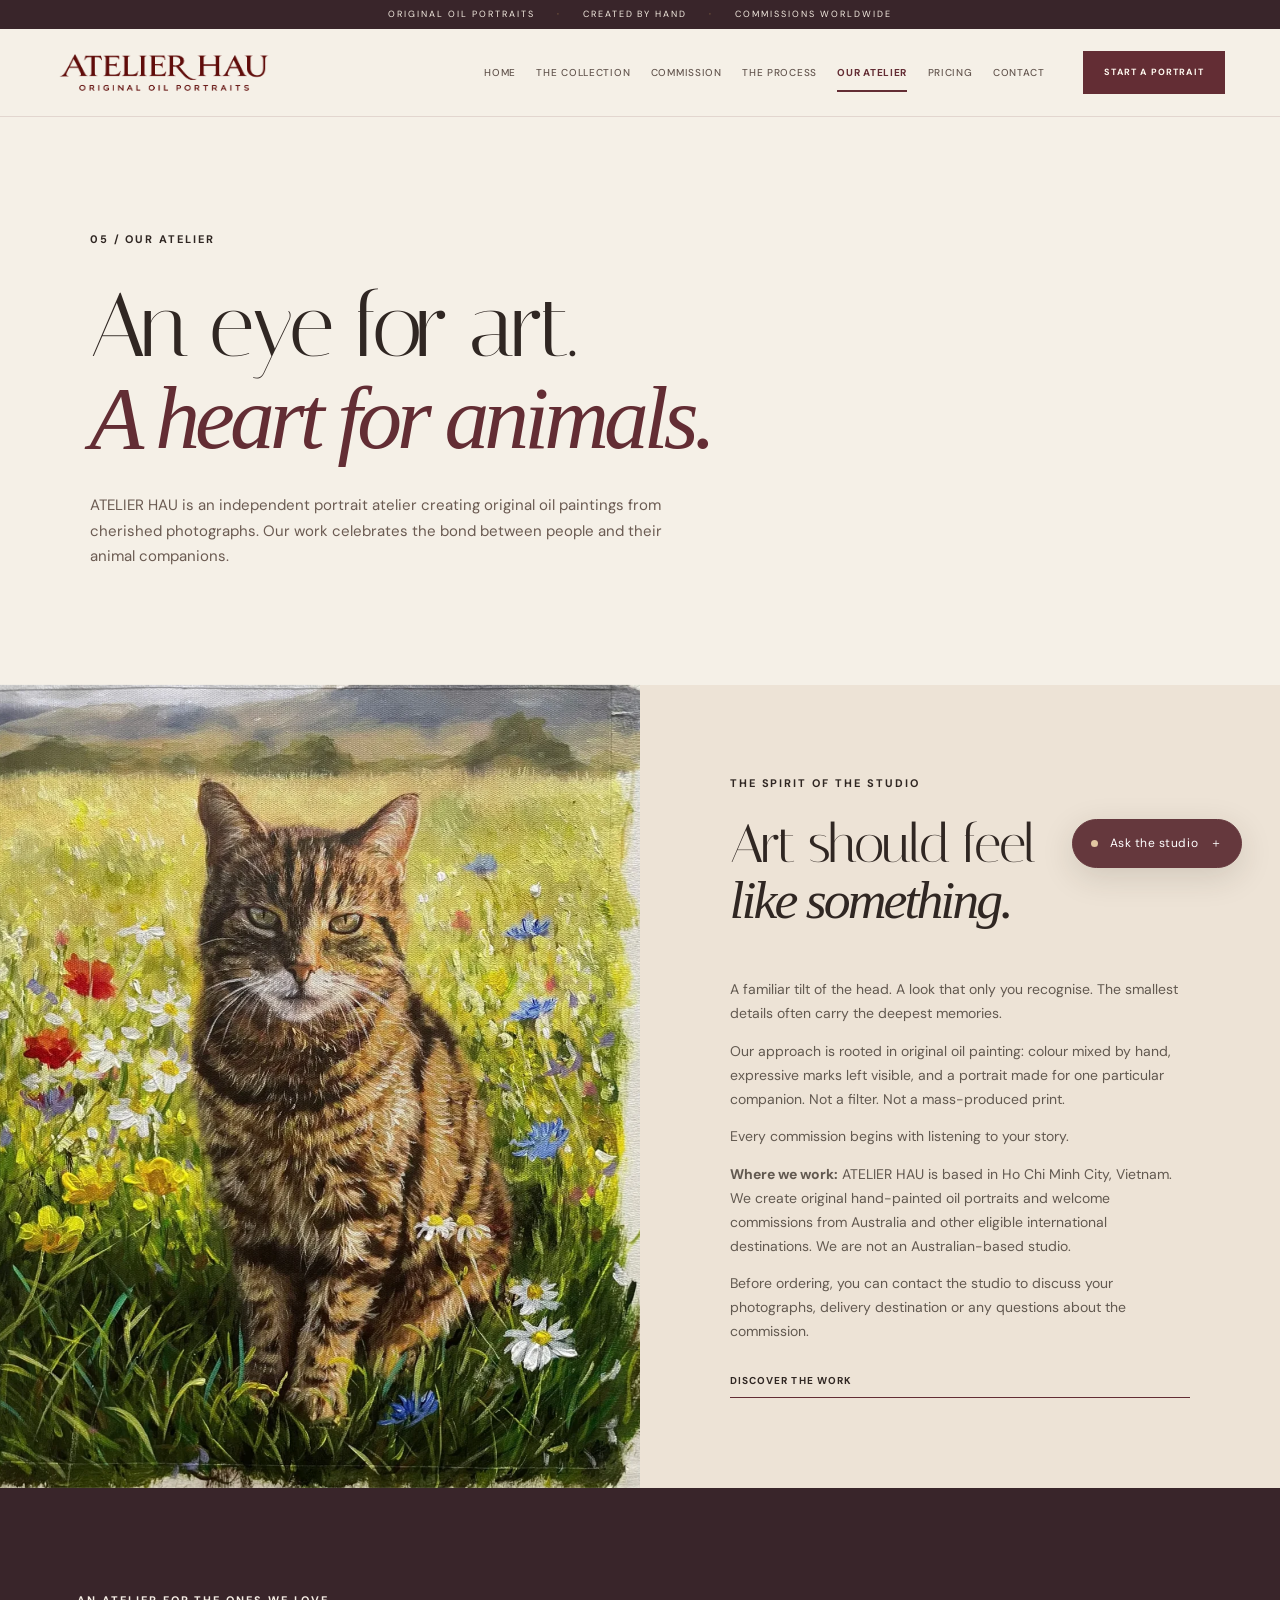
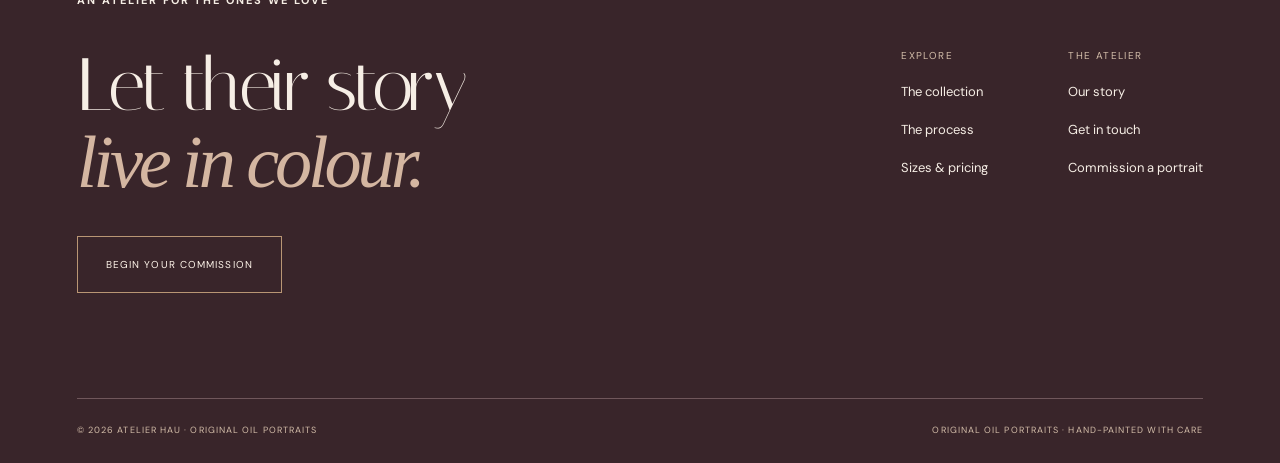
==== commit 8f2a337a: "Disclose Vietnam studio location and direct contact for Australian customers" ====
--- a/about.html
+++ b/about.html
@@ -1 +1 @@
-<!doctype html><html lang="en"><head><meta charset="utf-8"><meta name="viewport" content="width=device-width, initial-scale=1"><meta name="theme-color" content="#f2eee6"><meta name="description" content="Meet ATELIER HAU, an independent portrait atelier creating original oil paintings of pets from cherished photographs, with a focus on character and craftsmanship."><title>Our Atelier & Hand-Painted Oil Portraits | ATELIER HAU</title><link rel="preconnect" href="https://fonts.googleapis.com"><link rel="preconnect" href="https://fonts.gstatic.com" crossorigin><link href="https://fonts.googleapis.com/css2?family=DM+Sans:wght@400;500;600;700&family=Italiana&display=swap" rel="stylesheet"><link href="style.css" rel="stylesheet"><link rel="stylesheet" href="assets/studio-help.css"><link rel="canonical" href="https://atelierhau.com/about.html"></head><body><div class="announcement">ORIGINAL OIL PORTRAITS <span aria-hidden="true">·</span> CREATED BY HAND <span aria-hidden="true">·</span> COMMISSIONS WORLDWIDE</div><header class="site-header"><a class="logo" href="index.html" aria-label="ATELIER HAU home"><img src="assets/atelier-hau-header-logo.png?v=20261109b" alt="ATELIER HAU — Original Oil Portraits" style="width:180px;max-width:100%;height:auto;object-fit:contain"></a><button class="mobile-menu" aria-label="Open navigation" aria-expanded="false"></button><nav class="navigation"><a href="index.html" class="">Home</a><a href="gallery.html" class="">The collection</a><a href="commission.html" class="">Commission</a><a href="process.html" class="">The process</a><a href="about.html" class="current">Our atelier</a><a href="pricing.html" class="">Pricing</a><a href="contact.html" class="">Contact</a></nav><a href="commission.html" class="header-cta">START A PORTRAIT </a></header><main><section class="inner-intro"><span class="eyebrow">05 / OUR ATELIER</span><h1>An eye for art.<br><em>A heart for animals.</em></h1><p>ATELIER HAU is an independent portrait atelier creating original oil paintings from cherished photographs. Our work celebrates the bond between people and their animal companions.</p></section><section class="about-new"><div class="about-image"><img class="" src="art/tabby-cat-wildflower-meadow.webp" alt="Original tabby cat oil painting in a wildflower meadow" loading="lazy"></div><div class="about-copy"><span class="eyebrow">THE SPIRIT OF THE STUDIO</span><h2>Art should feel<br><em>like something.</em></h2><p>A familiar tilt of the head. A look that only you recognise. The smallest details often carry the deepest memories.</p><p>Our approach is rooted in original oil painting: colour mixed by hand, expressive marks left visible, and a portrait made for one particular companion. Not a filter. Not a mass-produced print.</p><p>Every commission begins with listening to your story.</p><a href="gallery.html" class="underline-link">DISCOVER THE WORK</a></div></section></main><footer class="footer"><div class="footer-top"><div><span class="eyebrow">AN ATELIER FOR THE ONES WE LOVE</span><h2>Let their story<br><em>live in colour.</em></h2><a href="commission.html" class="footer-button">BEGIN YOUR COMMISSION</a></div><div class="footer-links"><div><span>EXPLORE</span><a href="gallery.html">The collection</a><a href="process.html">The process</a><a href="pricing.html">Sizes & pricing</a></div><div><span>THE ATELIER</span><a href="about.html">Our story</a><a href="contact.html">Get in touch</a><a href="commission.html">Commission a portrait</a></div></div></div><div class="footer-bottom"><span>© 2026 ATELIER HAU · ORIGINAL OIL PORTRAITS</span><span>ORIGINAL OIL PORTRAITS · HAND-PAINTED WITH CARE</span></div></footer><div class="lightbox" role="dialog" aria-label="Artwork enlarged" aria-modal="true"><button class="lightbox-close" aria-label="Close">×</button><img alt="Enlarged artwork"></div><script src="site.js" defer></script><script src="assets/studio-help.js" defer></script></body></html>+<!doctype html><html lang="en"><head><meta charset="utf-8"><meta name="viewport" content="width=device-width, initial-scale=1"><meta name="theme-color" content="#f2eee6"><meta name="description" content="Meet ATELIER HAU, an independent portrait atelier creating original oil paintings of pets from cherished photographs, with a focus on character and craftsmanship."><title>Our Atelier & Hand-Painted Oil Portraits | ATELIER HAU</title><link rel="preconnect" href="https://fonts.googleapis.com"><link rel="preconnect" href="https://fonts.gstatic.com" crossorigin><link href="https://fonts.googleapis.com/css2?family=DM+Sans:wght@400;500;600;700&family=Italiana&display=swap" rel="stylesheet"><link href="style.css" rel="stylesheet"><link rel="stylesheet" href="assets/studio-help.css"><link rel="canonical" href="https://atelierhau.com/about.html"></head><body><div class="announcement">ORIGINAL OIL PORTRAITS <span aria-hidden="true">·</span> CREATED BY HAND <span aria-hidden="true">·</span> COMMISSIONS WORLDWIDE</div><header class="site-header"><a class="logo" href="index.html" aria-label="ATELIER HAU home"><img src="assets/atelier-hau-header-logo.png?v=20261109b" alt="ATELIER HAU — Original Oil Portraits" style="width:180px;max-width:100%;height:auto;object-fit:contain"></a><button class="mobile-menu" aria-label="Open navigation" aria-expanded="false"></button><nav class="navigation"><a href="index.html" class="">Home</a><a href="gallery.html" class="">The collection</a><a href="commission.html" class="">Commission</a><a href="process.html" class="">The process</a><a href="about.html" class="current">Our atelier</a><a href="pricing.html" class="">Pricing</a><a href="contact.html" class="">Contact</a></nav><a href="commission.html" class="header-cta">START A PORTRAIT </a></header><main><section class="inner-intro"><span class="eyebrow">05 / OUR ATELIER</span><h1>An eye for art.<br><em>A heart for animals.</em></h1><p>ATELIER HAU is an independent portrait atelier creating original oil paintings from cherished photographs. Our work celebrates the bond between people and their animal companions.</p></section><section class="about-new"><div class="about-image"><img class="" src="art/tabby-cat-wildflower-meadow.webp" alt="Original tabby cat oil painting in a wildflower meadow" loading="lazy"></div><div class="about-copy"><span class="eyebrow">THE SPIRIT OF THE STUDIO</span><h2>Art should feel<br><em>like something.</em></h2><p>A familiar tilt of the head. A look that only you recognise. The smallest details often carry the deepest memories.</p><p>Our approach is rooted in original oil painting: colour mixed by hand, expressive marks left visible, and a portrait made for one particular companion. Not a filter. Not a mass-produced print.</p><p>Every commission begins with listening to your story.</p><p><strong>Where we work:</strong> ATELIER HAU is based in Ho Chi Minh City, Vietnam. We create original hand-painted oil portraits and welcome commissions from Australia and other eligible international destinations. We are not an Australian-based studio.</p><p>Before ordering, you can <a href="contact.html">contact the studio</a> to discuss your photographs, delivery destination or any questions about the commission.</p><a href="gallery.html" class="underline-link">DISCOVER THE WORK</a></div></section></main><footer class="footer"><div class="footer-top"><div><span class="eyebrow">AN ATELIER FOR THE ONES WE LOVE</span><h2>Let their story<br><em>live in colour.</em></h2><a href="commission.html" class="footer-button">BEGIN YOUR COMMISSION</a></div><div class="footer-links"><div><span>EXPLORE</span><a href="gallery.html">The collection</a><a href="process.html">The process</a><a href="pricing.html">Sizes & pricing</a></div><div><span>THE ATELIER</span><a href="about.html">Our story</a><a href="contact.html">Get in touch</a><a href="commission.html">Commission a portrait</a></div></div></div><div class="footer-bottom"><span>© 2026 ATELIER HAU · ORIGINAL OIL PORTRAITS</span><span>ORIGINAL OIL PORTRAITS · HAND-PAINTED WITH CARE</span></div></footer><div class="lightbox" role="dialog" aria-label="Artwork enlarged" aria-modal="true"><button class="lightbox-close" aria-label="Close">×</button><img alt="Enlarged artwork"></div><script src="site.js" defer></script><script src="assets/studio-help.js" defer></script></body></html>
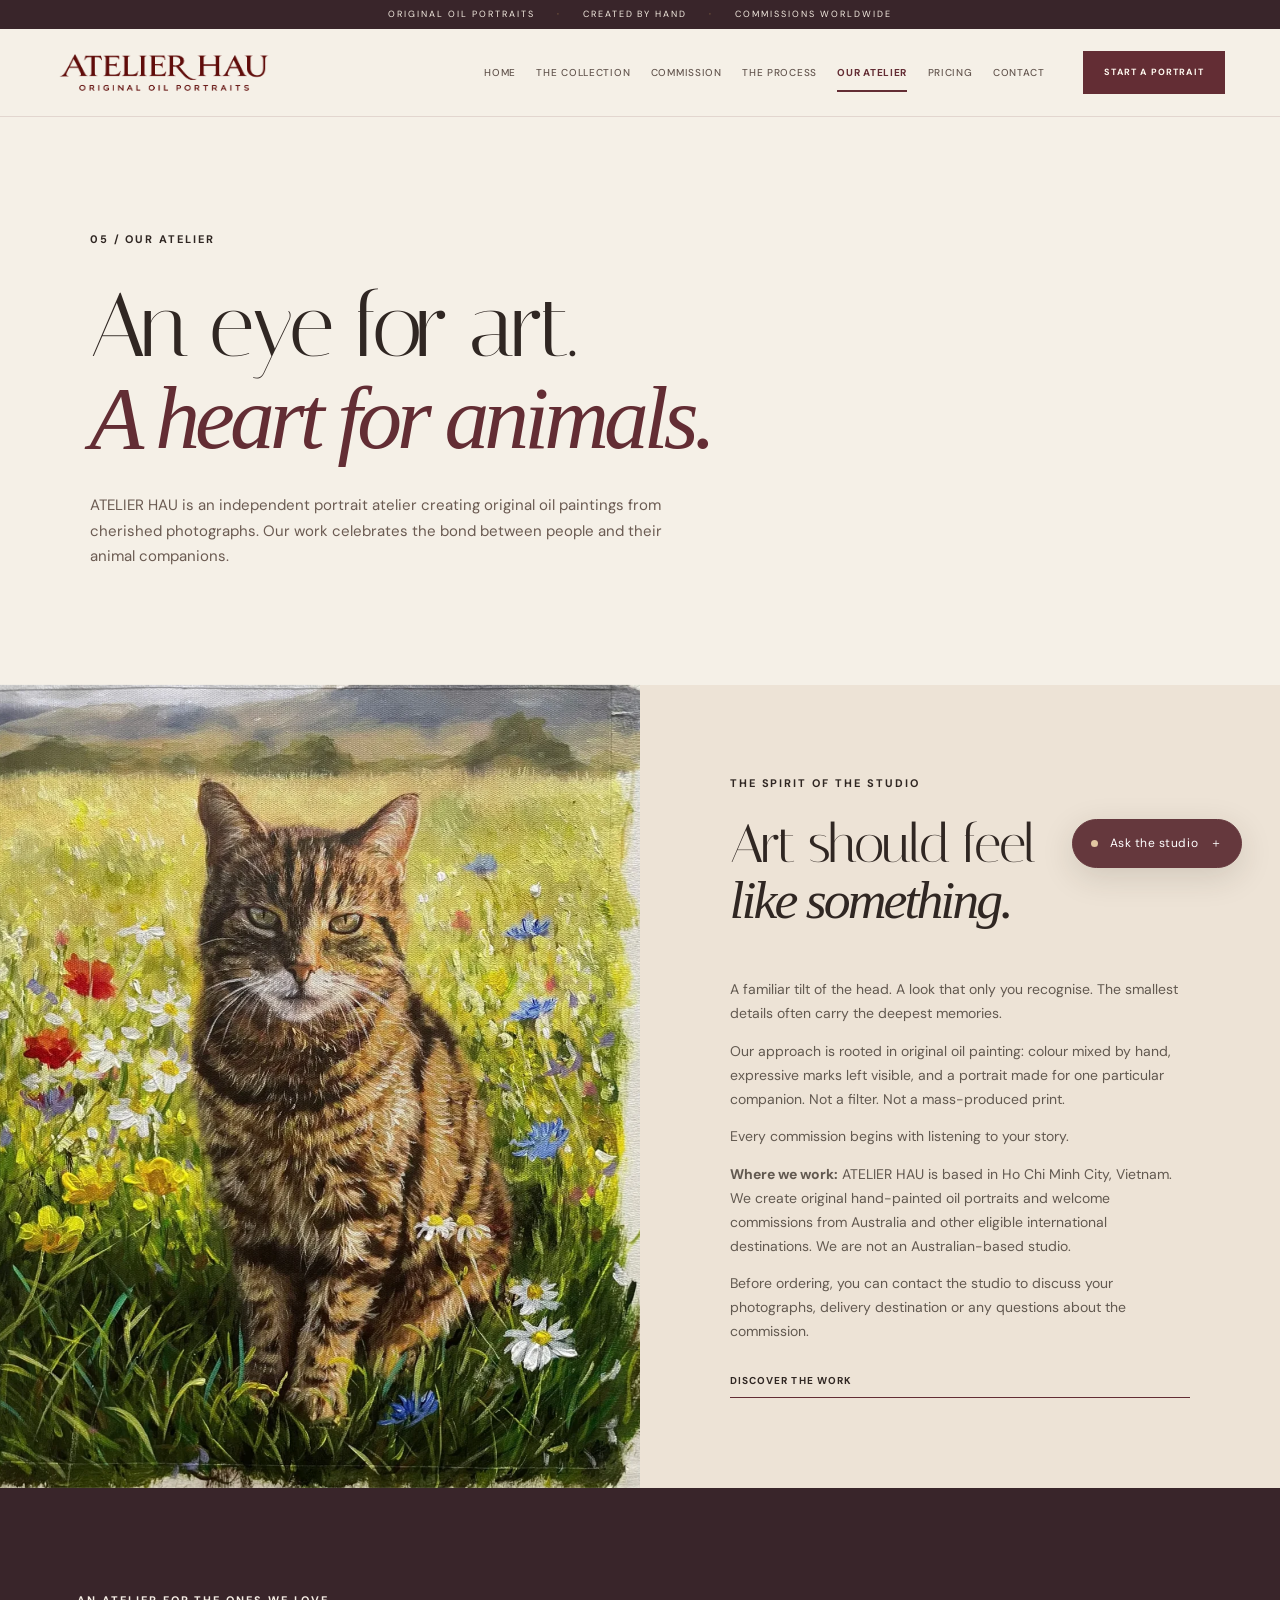
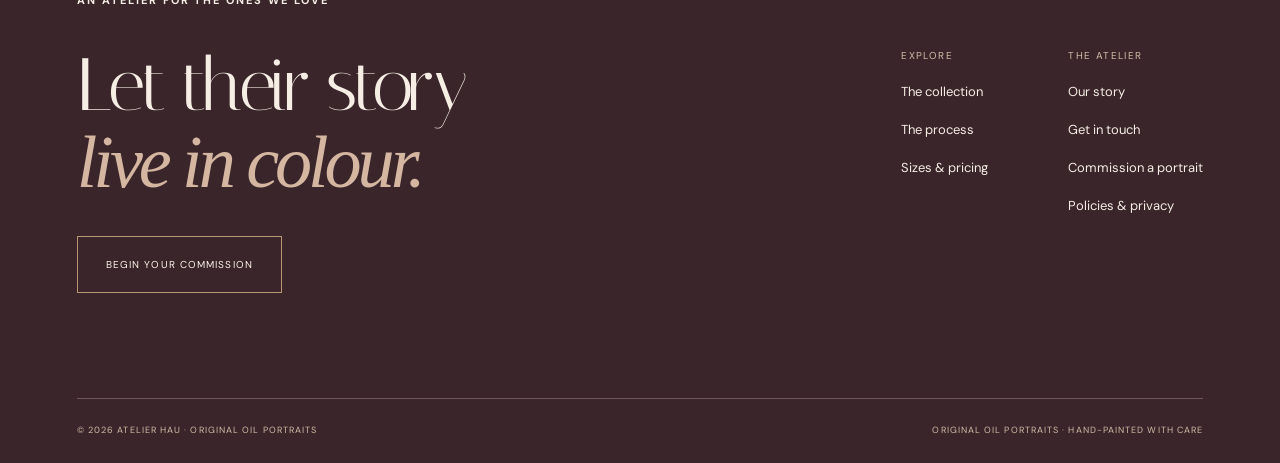
==== commit a03fc9e2: "Expose policies and privacy from footer across public site" ====
--- a/about.html
+++ b/about.html
@@ -1 +1 @@
-<!doctype html><html lang="en"><head><meta charset="utf-8"><meta name="viewport" content="width=device-width, initial-scale=1"><meta name="theme-color" content="#f2eee6"><meta name="description" content="Meet ATELIER HAU, an independent portrait atelier creating original oil paintings of pets from cherished photographs, with a focus on character and craftsmanship."><title>Our Atelier & Hand-Painted Oil Portraits | ATELIER HAU</title><link rel="preconnect" href="https://fonts.googleapis.com"><link rel="preconnect" href="https://fonts.gstatic.com" crossorigin><link href="https://fonts.googleapis.com/css2?family=DM+Sans:wght@400;500;600;700&family=Italiana&display=swap" rel="stylesheet"><link href="style.css" rel="stylesheet"><link rel="stylesheet" href="assets/studio-help.css"><link rel="canonical" href="https://atelierhau.com/about.html"></head><body><div class="announcement">ORIGINAL OIL PORTRAITS <span aria-hidden="true">·</span> CREATED BY HAND <span aria-hidden="true">·</span> COMMISSIONS WORLDWIDE</div><header class="site-header"><a class="logo" href="index.html" aria-label="ATELIER HAU home"><img src="assets/atelier-hau-header-logo.png?v=20261109b" alt="ATELIER HAU — Original Oil Portraits" style="width:180px;max-width:100%;height:auto;object-fit:contain"></a><button class="mobile-menu" aria-label="Open navigation" aria-expanded="false"></button><nav class="navigation"><a href="index.html" class="">Home</a><a href="gallery.html" class="">The collection</a><a href="commission.html" class="">Commission</a><a href="process.html" class="">The process</a><a href="about.html" class="current">Our atelier</a><a href="pricing.html" class="">Pricing</a><a href="contact.html" class="">Contact</a></nav><a href="commission.html" class="header-cta">START A PORTRAIT </a></header><main><section class="inner-intro"><span class="eyebrow">05 / OUR ATELIER</span><h1>An eye for art.<br><em>A heart for animals.</em></h1><p>ATELIER HAU is an independent portrait atelier creating original oil paintings from cherished photographs. Our work celebrates the bond between people and their animal companions.</p></section><section class="about-new"><div class="about-image"><img class="" src="art/tabby-cat-wildflower-meadow.webp" alt="Original tabby cat oil painting in a wildflower meadow" loading="lazy"></div><div class="about-copy"><span class="eyebrow">THE SPIRIT OF THE STUDIO</span><h2>Art should feel<br><em>like something.</em></h2><p>A familiar tilt of the head. A look that only you recognise. The smallest details often carry the deepest memories.</p><p>Our approach is rooted in original oil painting: colour mixed by hand, expressive marks left visible, and a portrait made for one particular companion. Not a filter. Not a mass-produced print.</p><p>Every commission begins with listening to your story.</p><p><strong>Where we work:</strong> ATELIER HAU is based in Ho Chi Minh City, Vietnam. We create original hand-painted oil portraits and welcome commissions from Australia and other eligible international destinations. We are not an Australian-based studio.</p><p>Before ordering, you can <a href="contact.html">contact the studio</a> to discuss your photographs, delivery destination or any questions about the commission.</p><a href="gallery.html" class="underline-link">DISCOVER THE WORK</a></div></section></main><footer class="footer"><div class="footer-top"><div><span class="eyebrow">AN ATELIER FOR THE ONES WE LOVE</span><h2>Let their story<br><em>live in colour.</em></h2><a href="commission.html" class="footer-button">BEGIN YOUR COMMISSION</a></div><div class="footer-links"><div><span>EXPLORE</span><a href="gallery.html">The collection</a><a href="process.html">The process</a><a href="pricing.html">Sizes & pricing</a></div><div><span>THE ATELIER</span><a href="about.html">Our story</a><a href="contact.html">Get in touch</a><a href="commission.html">Commission a portrait</a></div></div></div><div class="footer-bottom"><span>© 2026 ATELIER HAU · ORIGINAL OIL PORTRAITS</span><span>ORIGINAL OIL PORTRAITS · HAND-PAINTED WITH CARE</span></div></footer><div class="lightbox" role="dialog" aria-label="Artwork enlarged" aria-modal="true"><button class="lightbox-close" aria-label="Close">×</button><img alt="Enlarged artwork"></div><script src="site.js" defer></script><script src="assets/studio-help.js" defer></script></body></html>+<!doctype html><html lang="en"><head><meta charset="utf-8"><meta name="viewport" content="width=device-width, initial-scale=1"><meta name="theme-color" content="#f2eee6"><meta name="description" content="Meet ATELIER HAU, an independent portrait atelier creating original oil paintings of pets from cherished photographs, with a focus on character and craftsmanship."><title>Our Atelier & Hand-Painted Oil Portraits | ATELIER HAU</title><link rel="preconnect" href="https://fonts.googleapis.com"><link rel="preconnect" href="https://fonts.gstatic.com" crossorigin><link href="https://fonts.googleapis.com/css2?family=DM+Sans:wght@400;500;600;700&family=Italiana&display=swap" rel="stylesheet"><link href="style.css" rel="stylesheet"><link rel="stylesheet" href="assets/studio-help.css"><link rel="canonical" href="https://atelierhau.com/about.html"></head><body><div class="announcement">ORIGINAL OIL PORTRAITS <span aria-hidden="true">·</span> CREATED BY HAND <span aria-hidden="true">·</span> COMMISSIONS WORLDWIDE</div><header class="site-header"><a class="logo" href="index.html" aria-label="ATELIER HAU home"><img src="assets/atelier-hau-header-logo.png?v=20261109b" alt="ATELIER HAU — Original Oil Portraits" style="width:180px;max-width:100%;height:auto;object-fit:contain"></a><button class="mobile-menu" aria-label="Open navigation" aria-expanded="false"></button><nav class="navigation"><a href="index.html" class="">Home</a><a href="gallery.html" class="">The collection</a><a href="commission.html" class="">Commission</a><a href="process.html" class="">The process</a><a href="about.html" class="current">Our atelier</a><a href="pricing.html" class="">Pricing</a><a href="contact.html" class="">Contact</a></nav><a href="commission.html" class="header-cta">START A PORTRAIT </a></header><main><section class="inner-intro"><span class="eyebrow">05 / OUR ATELIER</span><h1>An eye for art.<br><em>A heart for animals.</em></h1><p>ATELIER HAU is an independent portrait atelier creating original oil paintings from cherished photographs. Our work celebrates the bond between people and their animal companions.</p></section><section class="about-new"><div class="about-image"><img class="" src="art/tabby-cat-wildflower-meadow.webp" alt="Original tabby cat oil painting in a wildflower meadow" loading="lazy"></div><div class="about-copy"><span class="eyebrow">THE SPIRIT OF THE STUDIO</span><h2>Art should feel<br><em>like something.</em></h2><p>A familiar tilt of the head. A look that only you recognise. The smallest details often carry the deepest memories.</p><p>Our approach is rooted in original oil painting: colour mixed by hand, expressive marks left visible, and a portrait made for one particular companion. Not a filter. Not a mass-produced print.</p><p>Every commission begins with listening to your story.</p><p><strong>Where we work:</strong> ATELIER HAU is based in Ho Chi Minh City, Vietnam. We create original hand-painted oil portraits and welcome commissions from Australia and other eligible international destinations. We are not an Australian-based studio.</p><p>Before ordering, you can <a href="contact.html">contact the studio</a> to discuss your photographs, delivery destination or any questions about the commission.</p><a href="gallery.html" class="underline-link">DISCOVER THE WORK</a></div></section></main><footer class="footer"><div class="footer-top"><div><span class="eyebrow">AN ATELIER FOR THE ONES WE LOVE</span><h2>Let their story<br><em>live in colour.</em></h2><a href="commission.html" class="footer-button">BEGIN YOUR COMMISSION</a></div><div class="footer-links"><div><span>EXPLORE</span><a href="gallery.html">The collection</a><a href="process.html">The process</a><a href="pricing.html">Sizes & pricing</a></div><div><span>THE ATELIER</span><a href="about.html">Our story</a><a href="contact.html">Get in touch</a><a href="commission.html">Commission a portrait</a><a href="policies.html">Policies &amp; privacy</a></div></div></div><div class="footer-bottom"><span>© 2026 ATELIER HAU · ORIGINAL OIL PORTRAITS</span><span>ORIGINAL OIL PORTRAITS · HAND-PAINTED WITH CARE</span></div></footer><div class="lightbox" role="dialog" aria-label="Artwork enlarged" aria-modal="true"><button class="lightbox-close" aria-label="Close">×</button><img alt="Enlarged artwork"></div><script src="site.js" defer></script><script src="assets/studio-help.js" defer></script></body></html>
